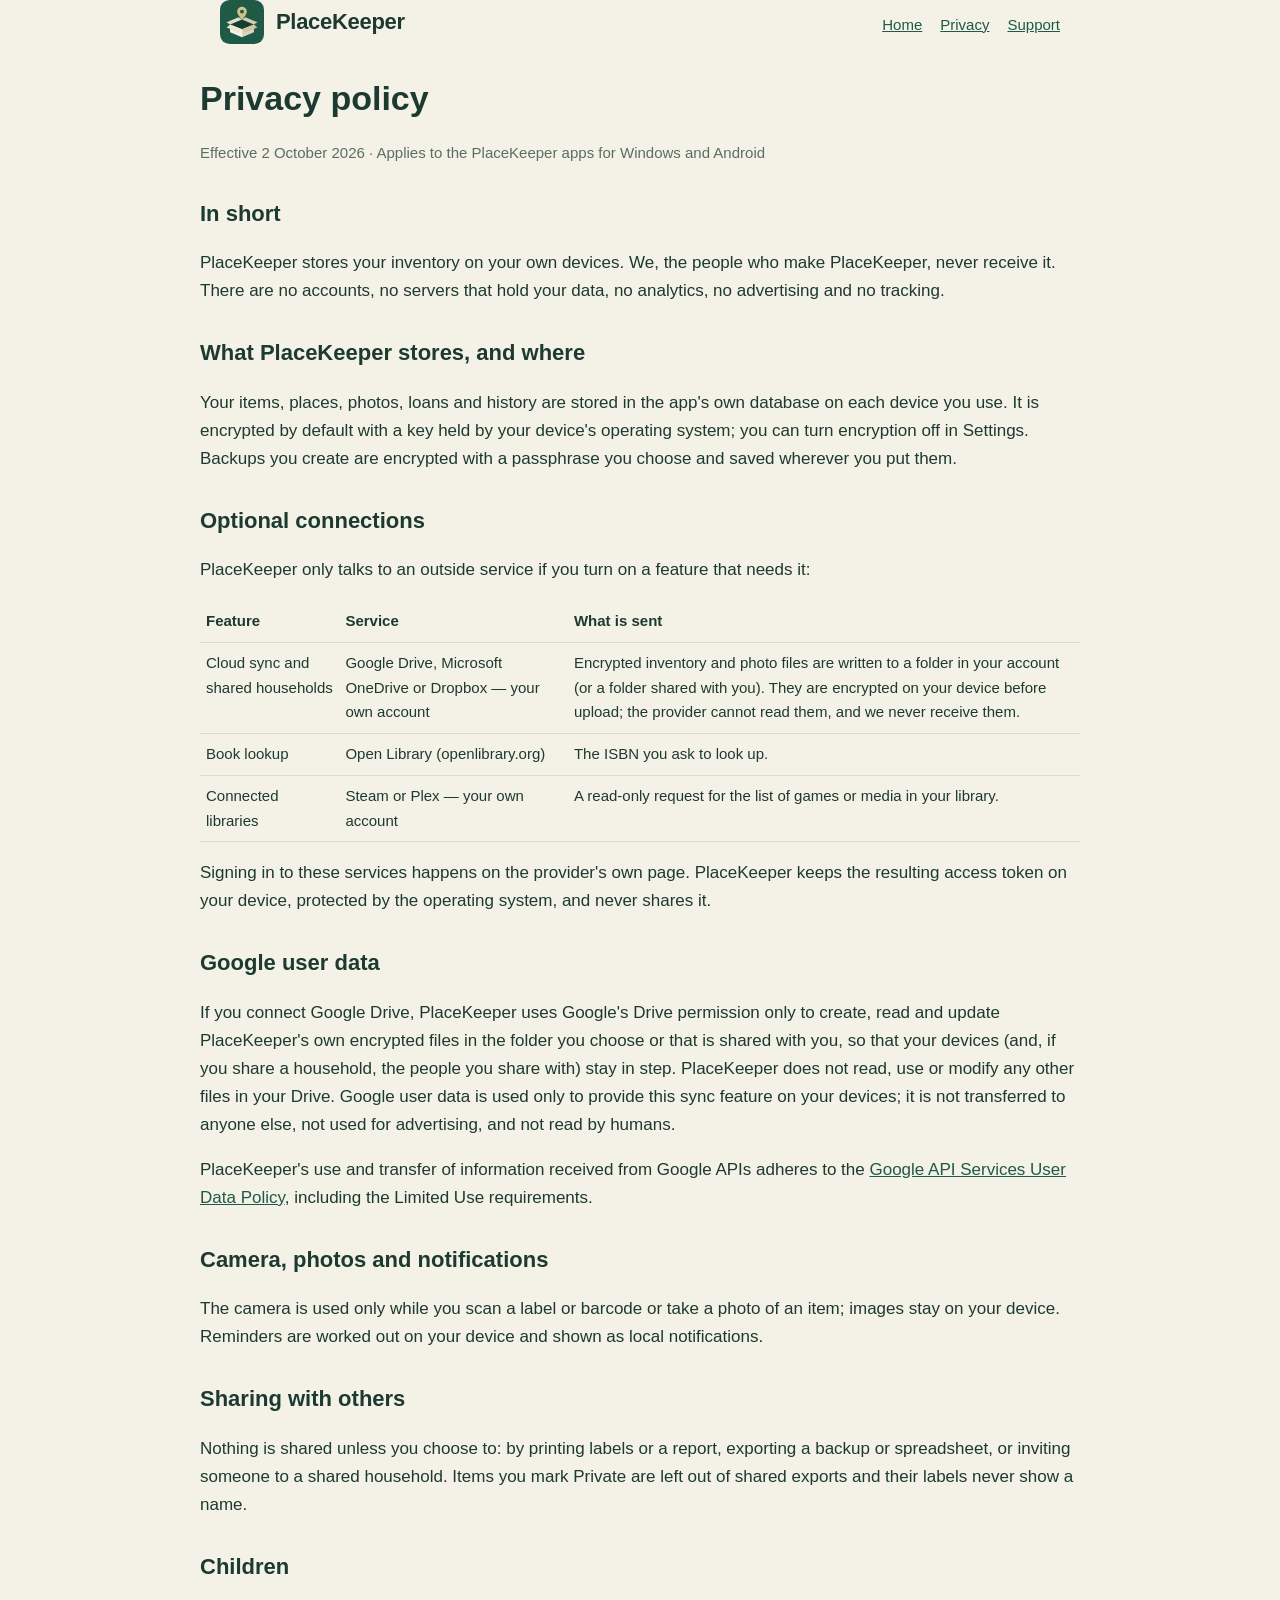
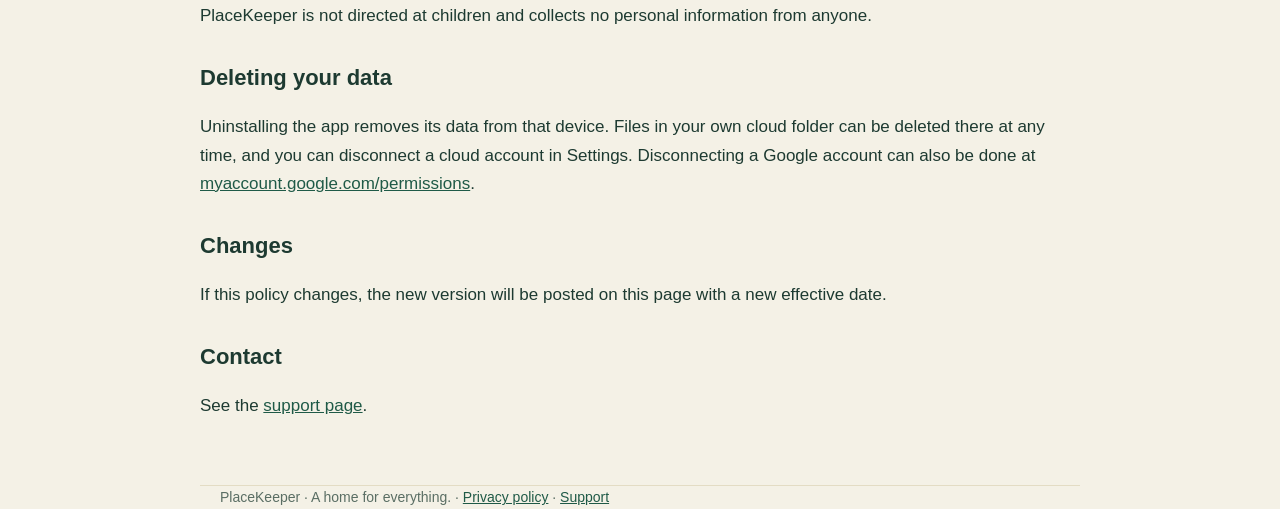
==== placekeeper/privacy.html @ 8d20a7b0 "PlaceKeeper website: home, privacy policy, support" ====
<!doctype html><html lang="en"><head><meta charset="utf-8"><meta name="viewport" content="width=device-width, initial-scale=1"><link rel="icon" href="assets/icon-192.png"><link rel="stylesheet" href="style.css"><title>Privacy policy — PlaceKeeper</title></head><body>
<header class="wrap top"><a class="brand" href="./"><img src="assets/icon.svg" alt="">PlaceKeeper</a><nav><a href="./">Home</a><a href="privacy.html">Privacy</a><a href="support.html">Support</a></nav></header>
<main class="wrap doc">
<h1>Privacy policy</h1>
<p class="meta">Effective 2 October 2026 · Applies to the PlaceKeeper apps for Windows and Android</p>
<h2>In short</h2>
<p>PlaceKeeper stores your inventory on your own devices. We, the people who make PlaceKeeper, never receive it. There are no accounts, no servers that hold your data, no analytics, no advertising and no tracking.</p>
<h2>What PlaceKeeper stores, and where</h2>
<p>Your items, places, photos, loans and history are stored in the app's own database on each device you use. It is encrypted by default with a key held by your device's operating system; you can turn encryption off in Settings. Backups you create are encrypted with a passphrase you choose and saved wherever you put them.</p>
<h2>Optional connections</h2>
<p>PlaceKeeper only talks to an outside service if you turn on a feature that needs it:</p>
<table>
<tr><th>Feature</th><th>Service</th><th>What is sent</th></tr>
<tr><td>Cloud sync and shared households</td><td>Google Drive, Microsoft OneDrive or Dropbox — your own account</td><td>Encrypted inventory and photo files are written to a folder in your account (or a folder shared with you). They are encrypted on your device before upload; the provider cannot read them, and we never receive them.</td></tr>
<tr><td>Book lookup</td><td>Open Library (openlibrary.org)</td><td>The ISBN you ask to look up.</td></tr>
<tr><td>Connected libraries</td><td>Steam or Plex — your own account</td><td>A read-only request for the list of games or media in your library.</td></tr>
</table>
<p>Signing in to these services happens on the provider's own page. PlaceKeeper keeps the resulting access token on your device, protected by the operating system, and never shares it.</p>
<h2>Google user data</h2>
<p>If you connect Google Drive, PlaceKeeper uses Google's Drive permission only to create, read and update PlaceKeeper's own encrypted files in the folder you choose or that is shared with you, so that your devices (and, if you share a household, the people you share with) stay in step. PlaceKeeper does not read, use or modify any other files in your Drive. Google user data is used only to provide this sync feature on your devices; it is not transferred to anyone else, not used for advertising, and not read by humans.</p>
<p>PlaceKeeper's use and transfer of information received from Google APIs adheres to the <a href="https://developers.google.com/terms/api-services-user-data-policy">Google API Services User Data Policy</a>, including the Limited Use requirements.</p>
<h2>Camera, photos and notifications</h2>
<p>The camera is used only while you scan a label or barcode or take a photo of an item; images stay on your device. Reminders are worked out on your device and shown as local notifications.</p>
<h2>Sharing with others</h2>
<p>Nothing is shared unless you choose to: by printing labels or a report, exporting a backup or spreadsheet, or inviting someone to a shared household. Items you mark Private are left out of shared exports and their labels never show a name.</p>
<h2>Children</h2>
<p>PlaceKeeper is not directed at children and collects no personal information from anyone.</p>
<h2>Deleting your data</h2>
<p>Uninstalling the app removes its data from that device. Files in your own cloud folder can be deleted there at any time, and you can disconnect a cloud account in Settings. Disconnecting a Google account can also be done at <a href="https://myaccount.google.com/permissions">myaccount.google.com/permissions</a>.</p>
<h2>Changes</h2>
<p>If this policy changes, the new version will be posted on this page with a new effective date.</p>
<h2>Contact</h2>
<p>See the <a href="support.html">support page</a>.</p>
</main>
<footer class="wrap">PlaceKeeper · A home for everything. · <a href="privacy.html">Privacy policy</a> · <a href="support.html">Support</a></footer>
</body></html>
---- placekeeper/style.css ----
:root{--paper:#f4f1e6;--card:#fffdf7;--ink:#1d3a31;--muted:#5a6e64;--green:#1f5a47;--green-deep:#163f33;--gold:#d2c389;--gold-ink:#7a6a2c;--line:#e3dcc4;color-scheme:light dark}
@media (prefers-color-scheme:dark){:root{--paper:#12201b;--card:#18291f;--ink:#e6efe9;--muted:#a9b9b0;--green:#9ad2b4;--green-deep:#b9e3cb;--gold:#d2c389;--gold-ink:#d2c389;--line:#2a3d33}}
*{box-sizing:border-box}
body{margin:0;background:var(--paper);color:var(--ink);font:17px/1.65 "Segoe UI",Roboto,"Helvetica Neue",Arial,sans-serif}
a{color:var(--green)}
.wrap{max-width:880px;margin:0 auto;padding:0 20px}
header{padding:22px 0}
.brand{display:flex;align-items:center;gap:12px;text-decoration:none;color:var(--ink);font-weight:700;font-size:22px;letter-spacing:-.3px}
.brand img{width:44px;height:44px}
nav{display:flex;gap:18px;flex-wrap:wrap;margin-top:6px;font-size:15px}
.top{display:flex;justify-content:space-between;align-items:center;gap:16px;flex-wrap:wrap}
.hero{display:grid;grid-template-columns:1.2fr .8fr;gap:32px;align-items:center;padding:40px 0 24px}
.hero h1{font-size:44px;line-height:1.1;margin:0 0 14px;letter-spacing:-1px}
.hero p{font-size:19px;color:var(--muted);margin:0 0 18px}
.hero img{width:100%;max-width:300px;justify-self:center}
.pill{display:inline-block;background:var(--gold);color:#1d3a31;border-radius:999px;padding:4px 14px;font-size:14px;font-weight:600}
.grid{display:grid;grid-template-columns:repeat(auto-fit,minmax(240px,1fr));gap:16px;margin:24px 0 40px}
.card{background:var(--card);border:1px solid var(--line);border-radius:16px;padding:18px 20px}
.card h3{margin:0 0 6px;font-size:18px}
.card p{margin:0;color:var(--muted);font-size:16px}
main.doc{padding:16px 0 48px}
main.doc h1{font-size:34px;margin:10px 0 4px}
main.doc h2{font-size:22px;margin:30px 0 8px}
.meta{color:var(--muted);font-size:15px}
table{border-collapse:collapse;width:100%;font-size:15px}
td,th{border-bottom:1px solid var(--line);padding:8px 6px;text-align:left;vertical-align:top}
footer{border-top:1px solid var(--line);padding:22px 0 40px;color:var(--muted);font-size:14px}
@media (max-width:720px){.hero{grid-template-columns:1fr;padding-top:16px}.hero h1{font-size:34px}.hero img{max-width:180px;order:-1}}
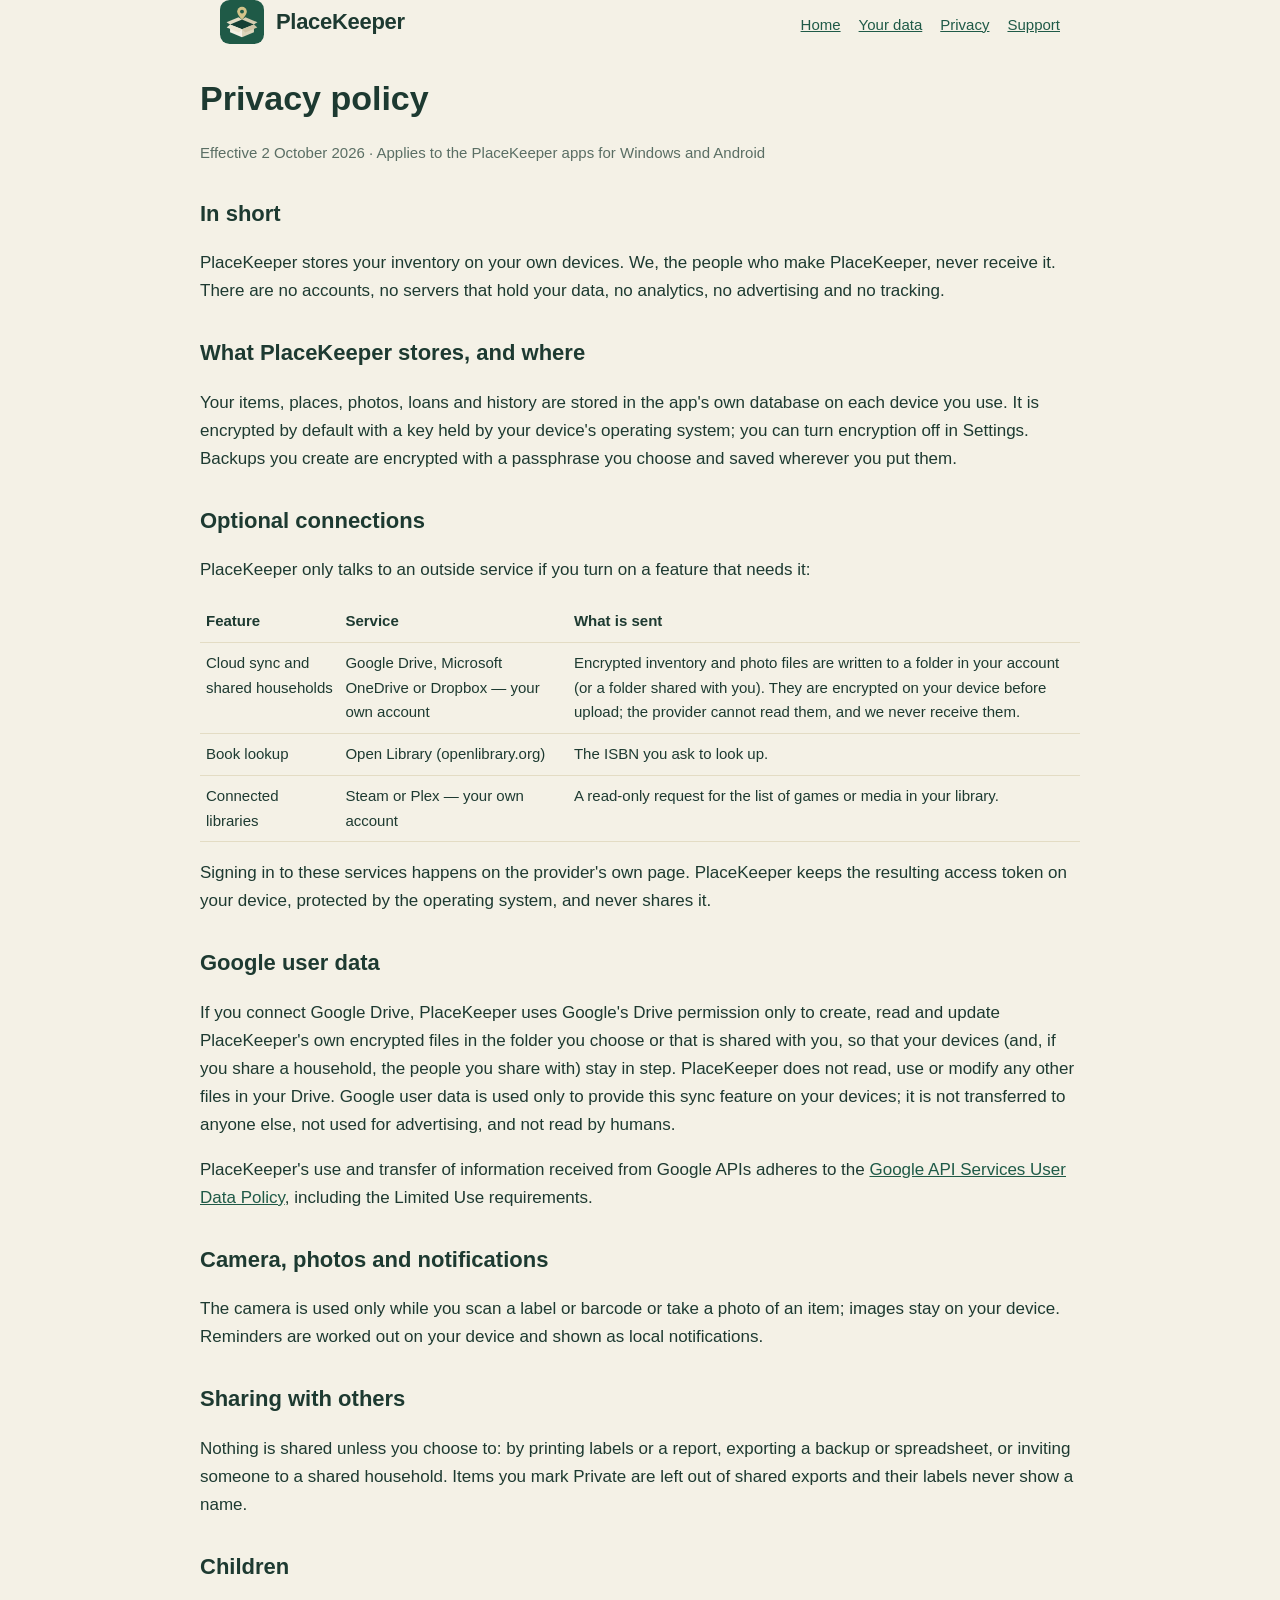
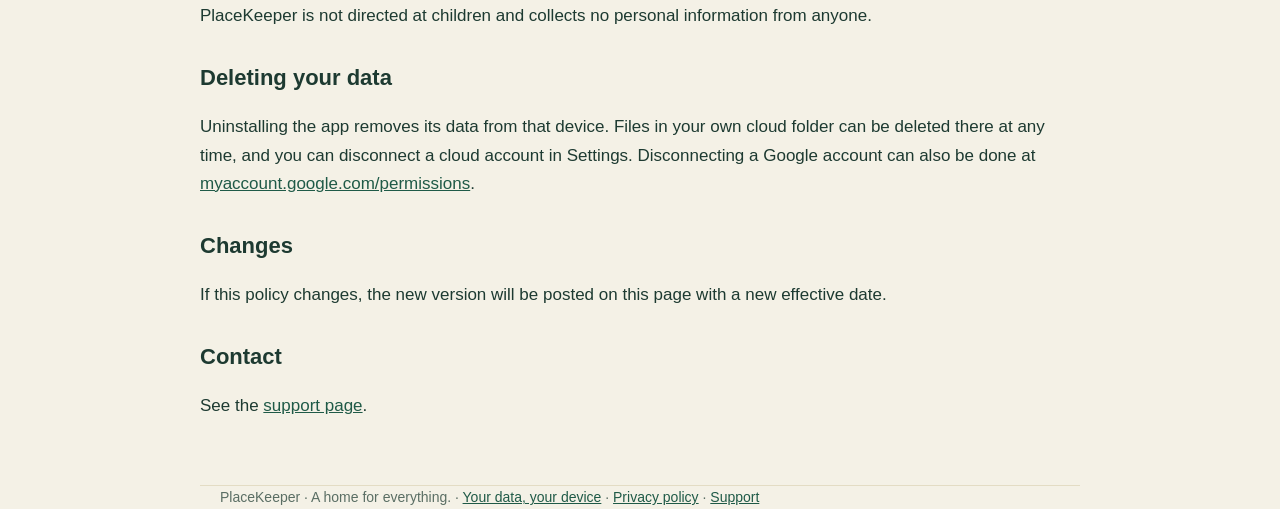
==== commit 1d85df98: "Your data, your device: no ads, no tracking, no server, honest limits Co-Authored-By: Claude Opus 5." ====
--- a/placekeeper/privacy.html
+++ b/placekeeper/privacy.html
@@ -1,5 +1,5 @@
 <!doctype html><html lang="en"><head><meta charset="utf-8"><meta name="viewport" content="width=device-width, initial-scale=1"><link rel="icon" href="assets/icon-192.png"><link rel="stylesheet" href="style.css"><title>Privacy policy — PlaceKeeper</title></head><body>
-<header class="wrap top"><a class="brand" href="./"><img src="assets/icon.svg" alt="">PlaceKeeper</a><nav><a href="./">Home</a><a href="privacy.html">Privacy</a><a href="support.html">Support</a></nav></header>
+<header class="wrap top"><a class="brand" href="./"><img src="assets/icon.svg" alt="">PlaceKeeper</a><nav><a href="./">Home</a><a href="your-data.html">Your data</a><a href="privacy.html">Privacy</a><a href="support.html">Support</a></nav></header>
 <main class="wrap doc">
 <h1>Privacy policy</h1>
 <p class="meta">Effective 2 October 2026 · Applies to the PlaceKeeper apps for Windows and Android</p>
@@ -32,5 +32,5 @@
 <h2>Contact</h2>
 <p>See the <a href="support.html">support page</a>.</p>
 </main>
-<footer class="wrap">PlaceKeeper · A home for everything. · <a href="privacy.html">Privacy policy</a> · <a href="support.html">Support</a></footer>
+<footer class="wrap">PlaceKeeper · A home for everything. · <a href="your-data.html">Your data, your device</a> · <a href="privacy.html">Privacy policy</a> · <a href="support.html">Support</a></footer>
 </body></html>
--- a/placekeeper/style.css
+++ b/placekeeper/style.css
@@ -26,3 +26,10 @@
 td,th{border-bottom:1px solid var(--line);padding:8px 6px;text-align:left;vertical-align:top}
 footer{border-top:1px solid var(--line);padding:22px 0 40px;color:var(--muted);font-size:14px}
 @media (max-width:720px){.hero{grid-template-columns:1fr;padding-top:16px}.hero h1{font-size:34px}.hero img{max-width:180px;order:-1}}
+.lead{font-size:19px;color:var(--muted)}
+.promises{margin:20px 0 8px}
+.promise{background:var(--card);border:1px solid var(--line);border-left:6px solid var(--gold);border-radius:16px;padding:20px 24px;margin:0 0 32px}
+.promise h2{margin:0 0 8px;font-size:24px}
+.promise p{margin:0 0 8px;color:var(--muted)}
+.promise p:last-child{margin:0;font-weight:600}
+main.doc li{margin:0 0 10px}
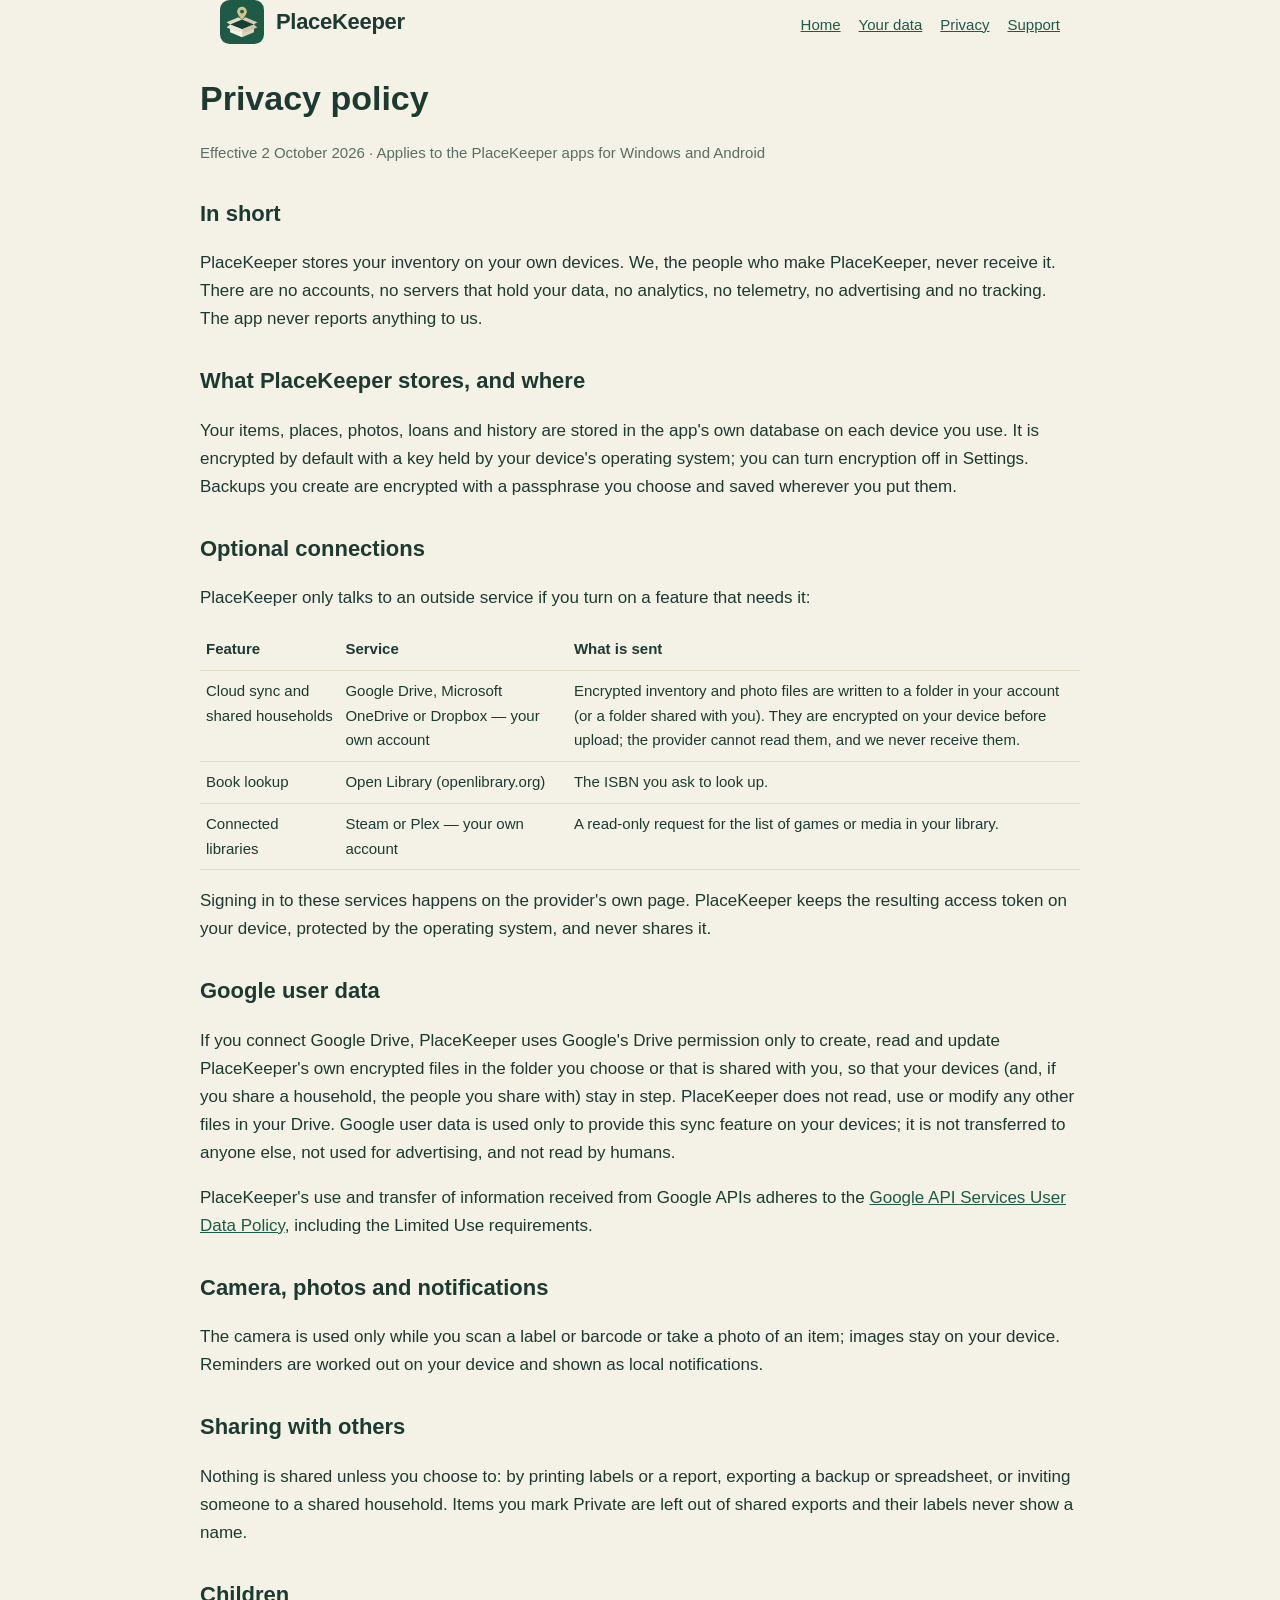
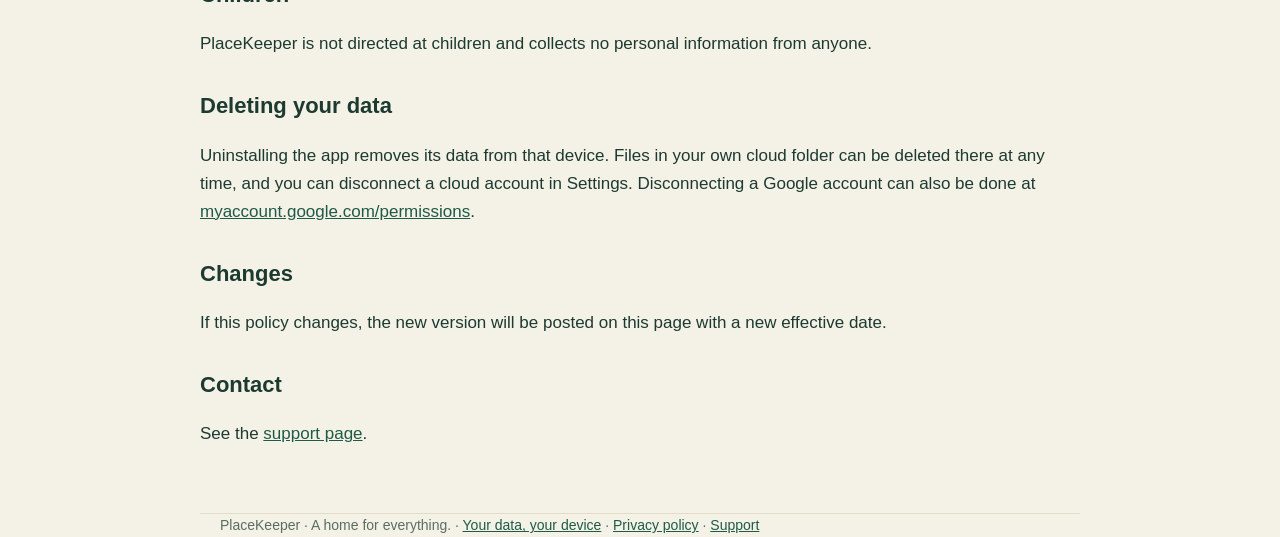
==== commit 0dd23808: "Say plainly: nothing phones home, no telemetry or monitoring; note ML Kit Co-Authored-By: Claude Opu" ====
--- a/placekeeper/privacy.html
+++ b/placekeeper/privacy.html
@@ -4,7 +4,7 @@
 <h1>Privacy policy</h1>
 <p class="meta">Effective 2 October 2026 · Applies to the PlaceKeeper apps for Windows and Android</p>
 <h2>In short</h2>
-<p>PlaceKeeper stores your inventory on your own devices. We, the people who make PlaceKeeper, never receive it. There are no accounts, no servers that hold your data, no analytics, no advertising and no tracking.</p>
+<p>PlaceKeeper stores your inventory on your own devices. We, the people who make PlaceKeeper, never receive it. There are no accounts, no servers that hold your data, no analytics, no telemetry, no advertising and no tracking. The app never reports anything to us.</p>
 <h2>What PlaceKeeper stores, and where</h2>
 <p>Your items, places, photos, loans and history are stored in the app's own database on each device you use. It is encrypted by default with a key held by your device's operating system; you can turn encryption off in Settings. Backups you create are encrypted with a passphrase you choose and saved wherever you put them.</p>
 <h2>Optional connections</h2>
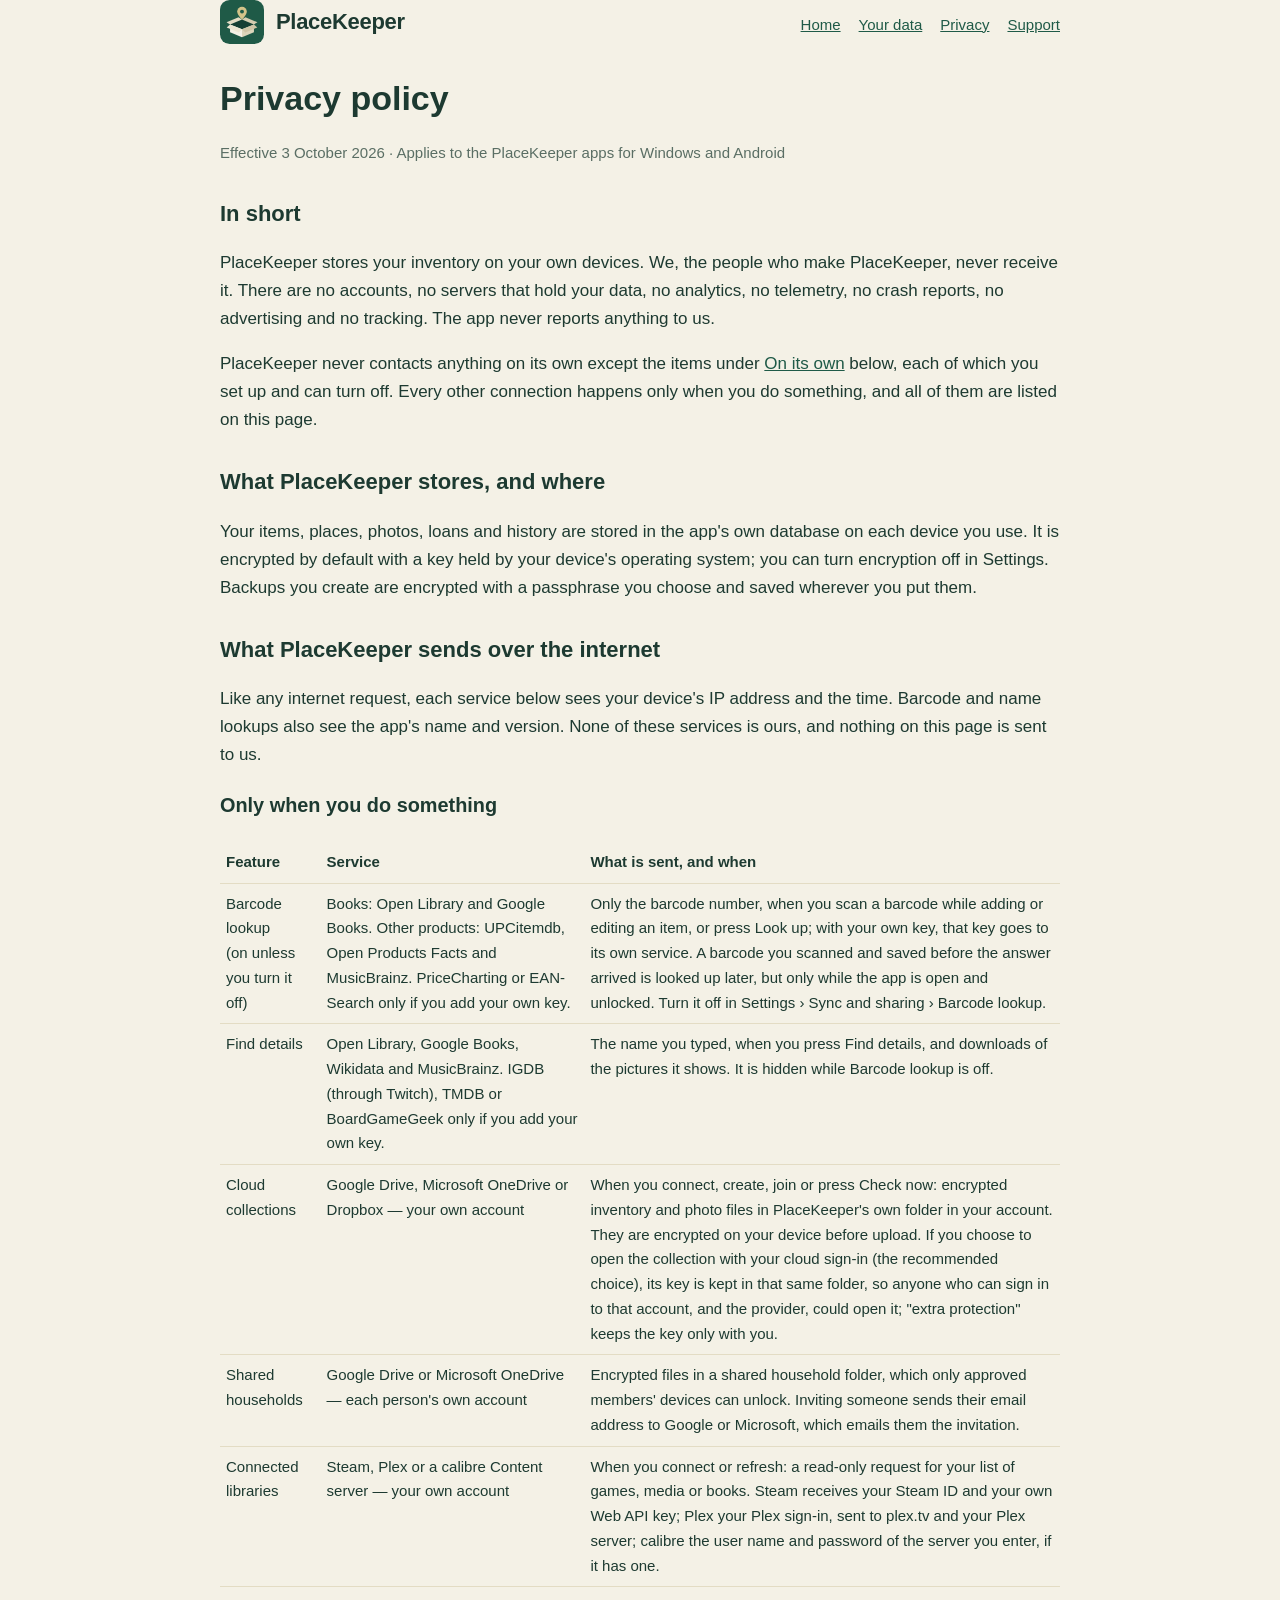
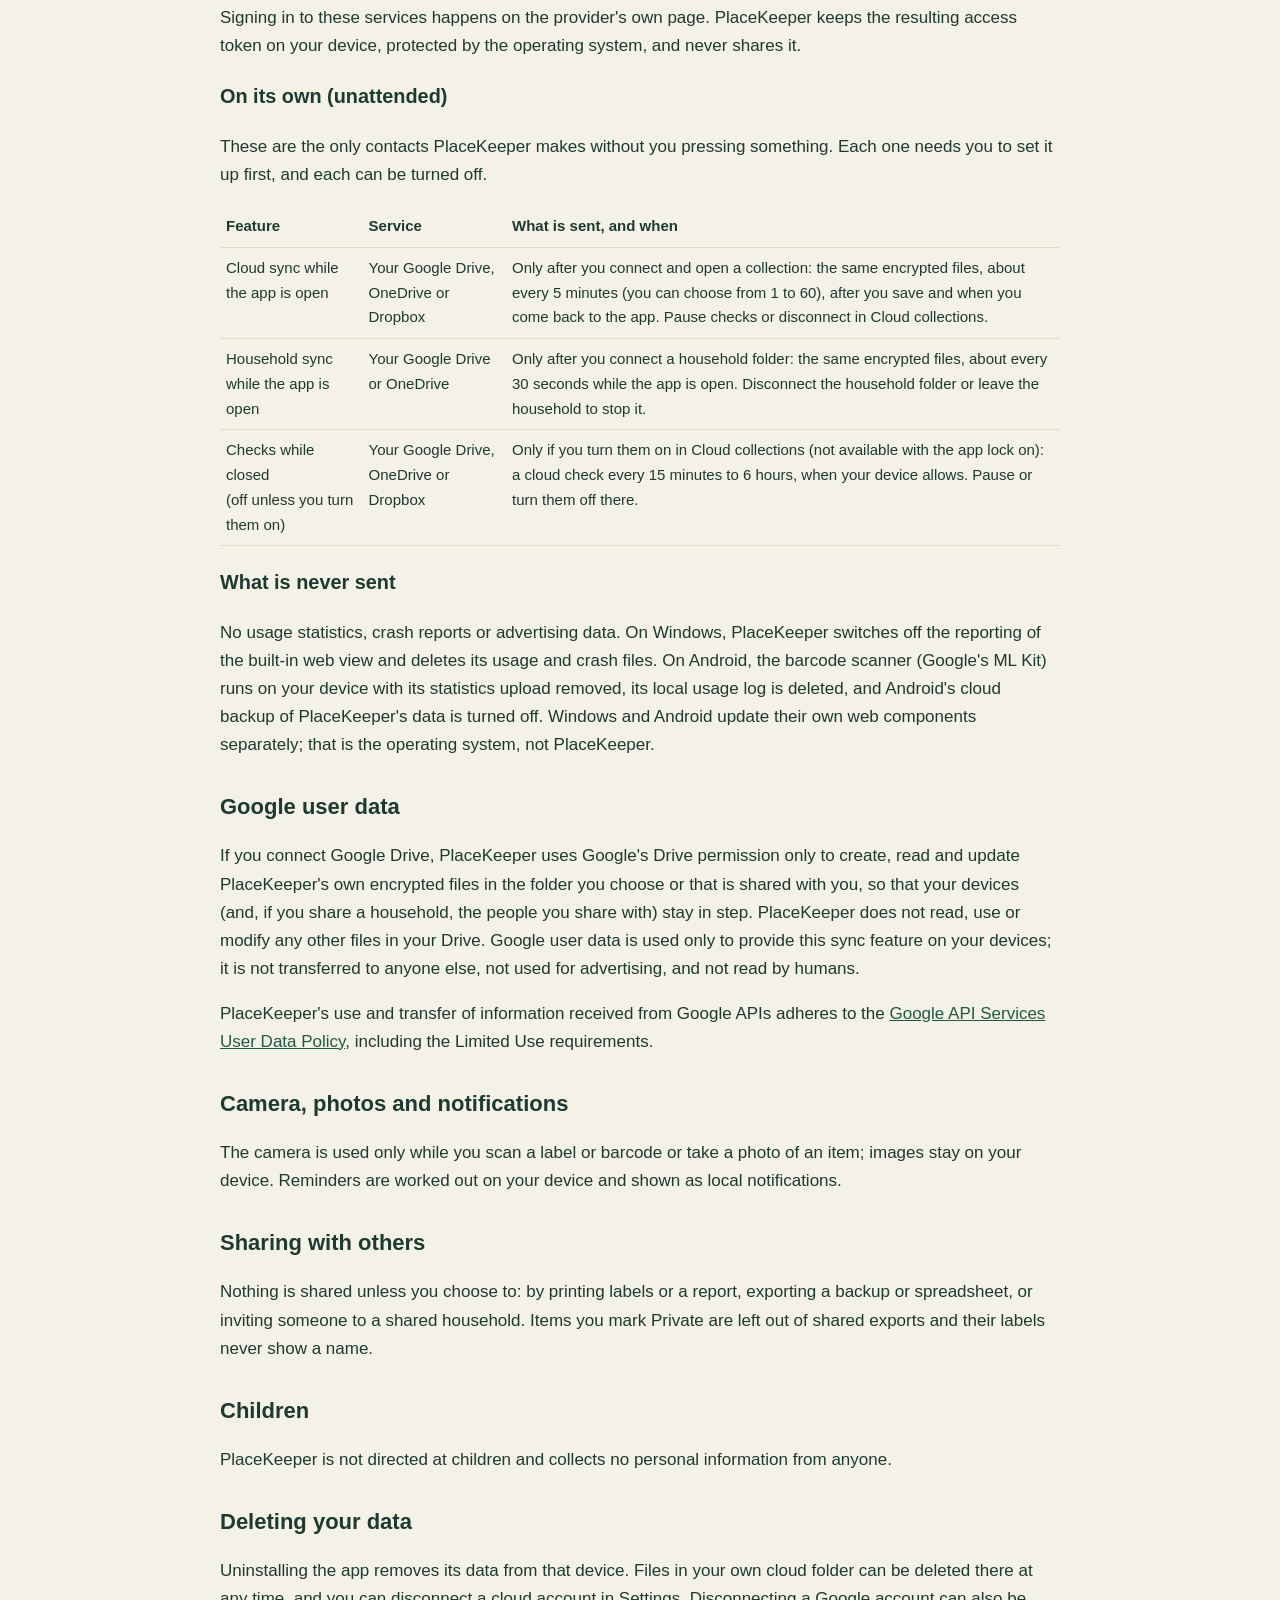
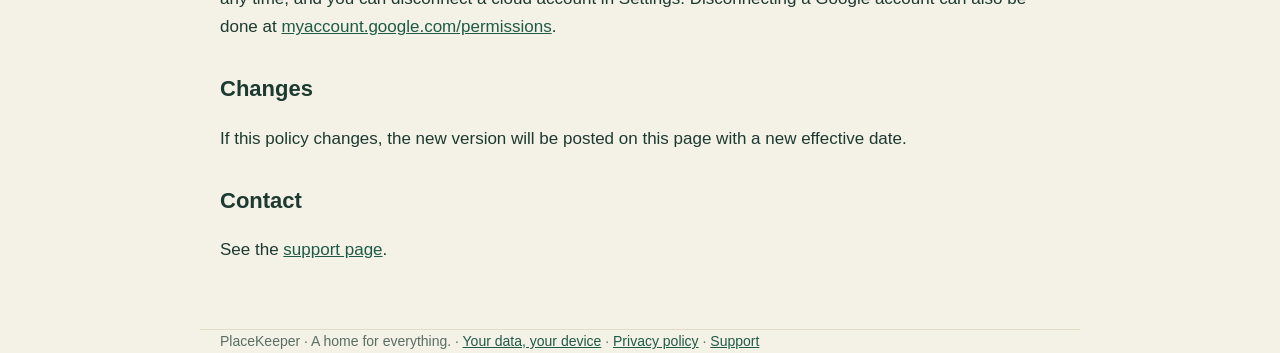
==== commit c935e0b3: "PlaceKeeper: list every connection in two groups The privacy policy now lists what PlaceKeeper sends" ====
--- a/placekeeper/privacy.html
+++ b/placekeeper/privacy.html
@@ -2,20 +2,34 @@
 <header class="wrap top"><a class="brand" href="./"><img src="assets/icon.svg" alt="">PlaceKeeper</a><nav><a href="./">Home</a><a href="your-data.html">Your data</a><a href="privacy.html">Privacy</a><a href="support.html">Support</a></nav></header>
 <main class="wrap doc">
 <h1>Privacy policy</h1>
-<p class="meta">Effective 2 October 2026 · Applies to the PlaceKeeper apps for Windows and Android</p>
+<p class="meta">Effective 3 October 2026 · Applies to the PlaceKeeper apps for Windows and Android</p>
 <h2>In short</h2>
-<p>PlaceKeeper stores your inventory on your own devices. We, the people who make PlaceKeeper, never receive it. There are no accounts, no servers that hold your data, no analytics, no telemetry, no advertising and no tracking. The app never reports anything to us.</p>
+<p>PlaceKeeper stores your inventory on your own devices. We, the people who make PlaceKeeper, never receive it. There are no accounts, no servers that hold your data, no analytics, no telemetry, no crash reports, no advertising and no tracking. The app never reports anything to us.</p>
+<p>PlaceKeeper never contacts anything on its own except the items under <a href="#on-its-own">On its own</a> below, each of which you set up and can turn off. Every other connection happens only when you do something, and all of them are listed on this page.</p>
 <h2>What PlaceKeeper stores, and where</h2>
 <p>Your items, places, photos, loans and history are stored in the app's own database on each device you use. It is encrypted by default with a key held by your device's operating system; you can turn encryption off in Settings. Backups you create are encrypted with a passphrase you choose and saved wherever you put them.</p>
-<h2>Optional connections</h2>
-<p>PlaceKeeper only talks to an outside service if you turn on a feature that needs it:</p>
+<h2>What PlaceKeeper sends over the internet</h2>
+<p>Like any internet request, each service below sees your device's IP address and the time. Barcode and name lookups also see the app's name and version. None of these services is ours, and nothing on this page is sent to us.</p>
+<h3>Only when you do something</h3>
 <table>
-<tr><th>Feature</th><th>Service</th><th>What is sent</th></tr>
-<tr><td>Cloud sync and shared households</td><td>Google Drive, Microsoft OneDrive or Dropbox — your own account</td><td>Encrypted inventory and photo files are written to a folder in your account (or a folder shared with you). They are encrypted on your device before upload; the provider cannot read them, and we never receive them.</td></tr>
-<tr><td>Book lookup</td><td>Open Library (openlibrary.org)</td><td>The ISBN you ask to look up.</td></tr>
-<tr><td>Connected libraries</td><td>Steam or Plex — your own account</td><td>A read-only request for the list of games or media in your library.</td></tr>
+<tr><th>Feature</th><th>Service</th><th>What is sent, and when</th></tr>
+<tr><td>Barcode lookup<br>(on unless you turn it off)</td><td>Books: Open Library and Google Books. Other products: UPCitemdb, Open Products Facts and MusicBrainz. PriceCharting or EAN-Search only if you add your own key.</td><td>Only the barcode number, when you scan a barcode while adding or editing an item, or press Look up; with your own key, that key goes to its own service. A barcode you scanned and saved before the answer arrived is looked up later, but only while the app is open and unlocked. Turn it off in Settings › Sync and sharing › Barcode lookup.</td></tr>
+<tr><td>Find details</td><td>Open Library, Google Books, Wikidata and MusicBrainz. IGDB (through Twitch), TMDB or BoardGameGeek only if you add your own key.</td><td>The name you typed, when you press Find details, and downloads of the pictures it shows. It is hidden while Barcode lookup is off.</td></tr>
+<tr><td>Cloud collections</td><td>Google Drive, Microsoft OneDrive or Dropbox — your own account</td><td>When you connect, create, join or press Check now: encrypted inventory and photo files in PlaceKeeper's own folder in your account. They are encrypted on your device before upload. If you choose to open the collection with your cloud sign-in (the recommended choice), its key is kept in that same folder, so anyone who can sign in to that account, and the provider, could open it; "extra protection" keeps the key only with you.</td></tr>
+<tr><td>Shared households</td><td>Google Drive or Microsoft OneDrive — each person's own account</td><td>Encrypted files in a shared household folder, which only approved members' devices can unlock. Inviting someone sends their email address to Google or Microsoft, which emails them the invitation.</td></tr>
+<tr><td>Connected libraries</td><td>Steam, Plex or a calibre Content server — your own account</td><td>When you connect or refresh: a read-only request for your list of games, media or books. Steam receives your Steam ID and your own Web API key; Plex your Plex sign-in, sent to plex.tv and your Plex server; calibre the user name and password of the server you enter, if it has one.</td></tr>
 </table>
 <p>Signing in to these services happens on the provider's own page. PlaceKeeper keeps the resulting access token on your device, protected by the operating system, and never shares it.</p>
+<h3 id="on-its-own">On its own (unattended)</h3>
+<p>These are the only contacts PlaceKeeper makes without you pressing something. Each one needs you to set it up first, and each can be turned off.</p>
+<table>
+<tr><th>Feature</th><th>Service</th><th>What is sent, and when</th></tr>
+<tr><td>Cloud sync while the app is open</td><td>Your Google Drive, OneDrive or Dropbox</td><td>Only after you connect and open a collection: the same encrypted files, about every 5 minutes (you can choose from 1 to 60), after you save and when you come back to the app. Pause checks or disconnect in Cloud collections.</td></tr>
+<tr><td>Household sync while the app is open</td><td>Your Google Drive or OneDrive</td><td>Only after you connect a household folder: the same encrypted files, about every 30 seconds while the app is open. Disconnect the household folder or leave the household to stop it.</td></tr>
+<tr><td>Checks while closed<br>(off unless you turn them on)</td><td>Your Google Drive, OneDrive or Dropbox</td><td>Only if you turn them on in Cloud collections (not available with the app lock on): a cloud check every 15 minutes to 6 hours, when your device allows. Pause or turn them off there.</td></tr>
+</table>
+<h3>What is never sent</h3>
+<p>No usage statistics, crash reports or advertising data. On Windows, PlaceKeeper switches off the reporting of the built-in web view and deletes its usage and crash files. On Android, the barcode scanner (Google's ML Kit) runs on your device with its statistics upload removed, its local usage log is deleted, and Android's cloud backup of PlaceKeeper's data is turned off. Windows and Android update their own web components separately; that is the operating system, not PlaceKeeper.</p>
 <h2>Google user data</h2>
 <p>If you connect Google Drive, PlaceKeeper uses Google's Drive permission only to create, read and update PlaceKeeper's own encrypted files in the folder you choose or that is shared with you, so that your devices (and, if you share a household, the people you share with) stay in step. PlaceKeeper does not read, use or modify any other files in your Drive. Google user data is used only to provide this sync feature on your devices; it is not transferred to anyone else, not used for advertising, and not read by humans.</p>
 <p>PlaceKeeper's use and transfer of information received from Google APIs adheres to the <a href="https://developers.google.com/terms/api-services-user-data-policy">Google API Services User Data Policy</a>, including the Limited Use requirements.</p>
--- a/placekeeper/style.css
+++ b/placekeeper/style.css
@@ -18,7 +18,7 @@
 .card{background:var(--card);border:1px solid var(--line);border-radius:16px;padding:18px 20px}
 .card h3{margin:0 0 6px;font-size:18px}
 .card p{margin:0;color:var(--muted);font-size:16px}
-main.doc{padding:16px 0 48px}
+main.doc{padding:16px 20px 48px}
 main.doc h1{font-size:34px;margin:10px 0 4px}
 main.doc h2{font-size:22px;margin:30px 0 8px}
 .meta{color:var(--muted);font-size:15px}
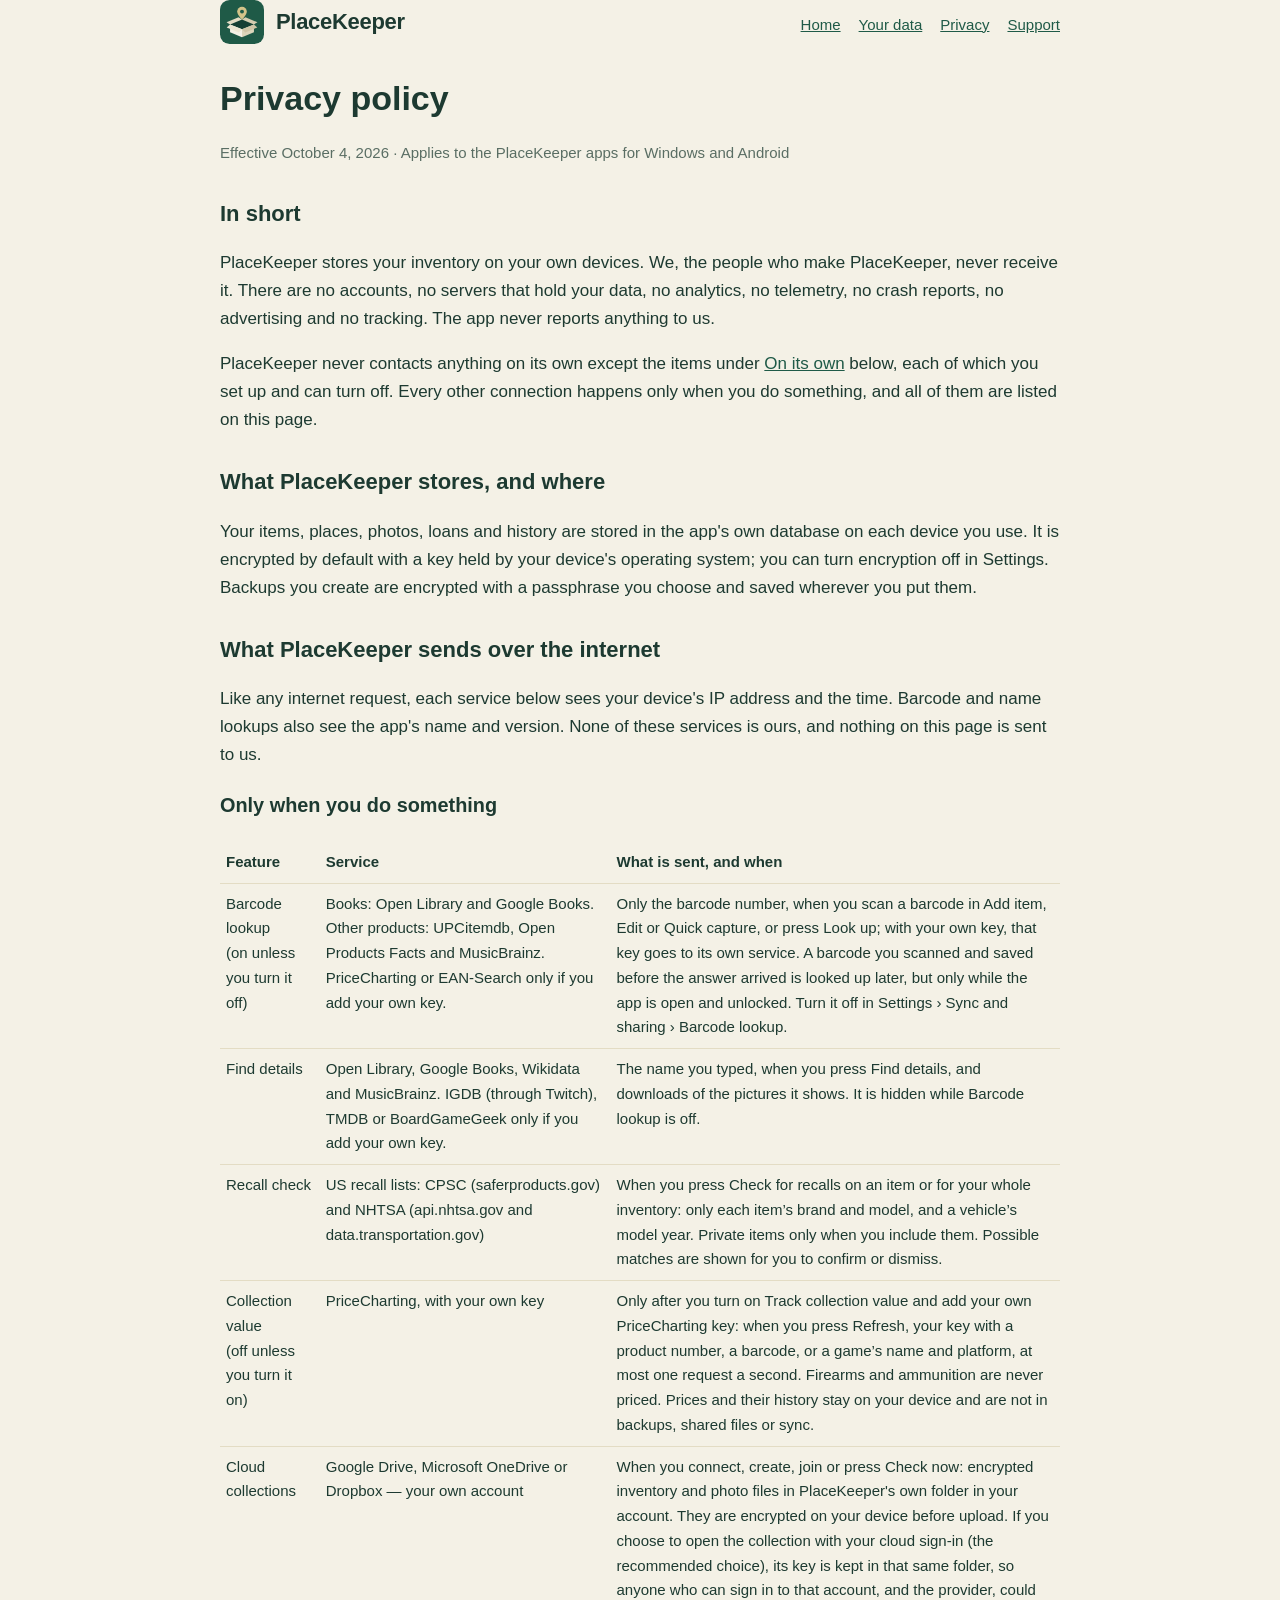
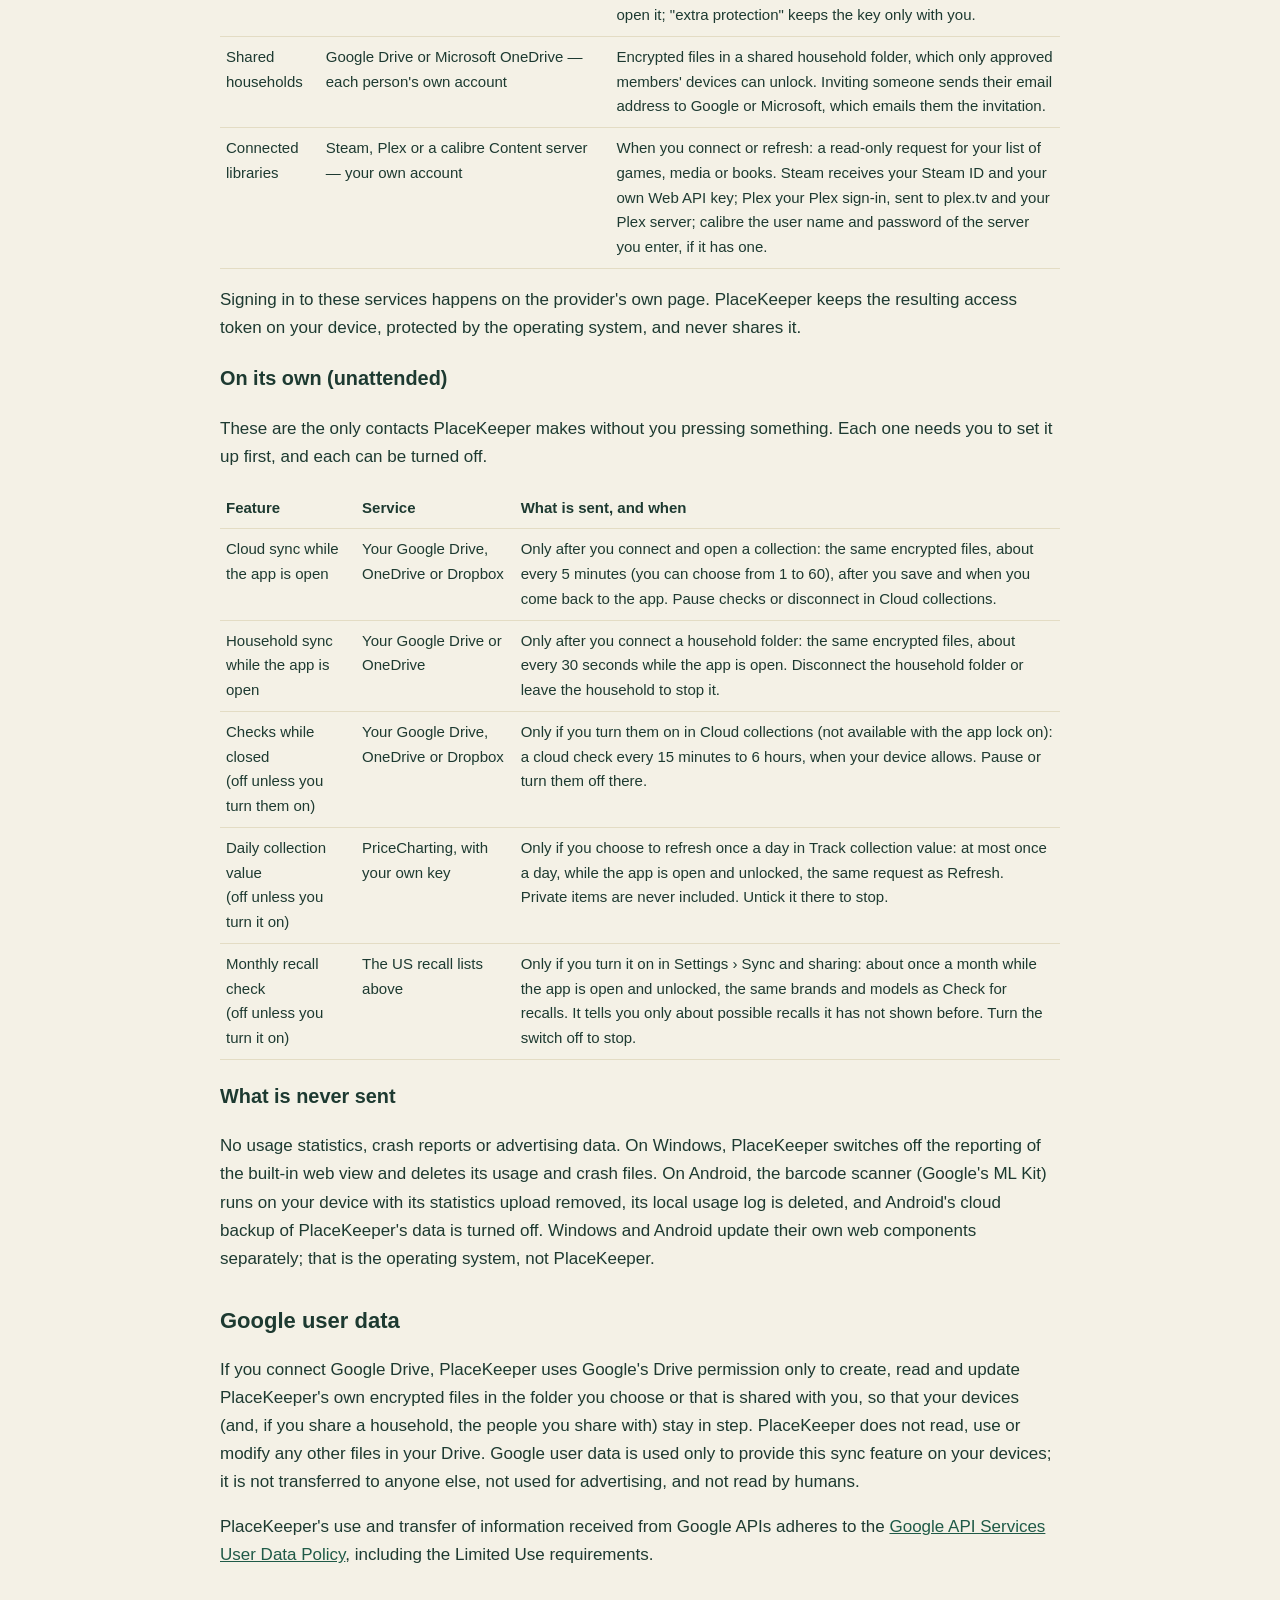
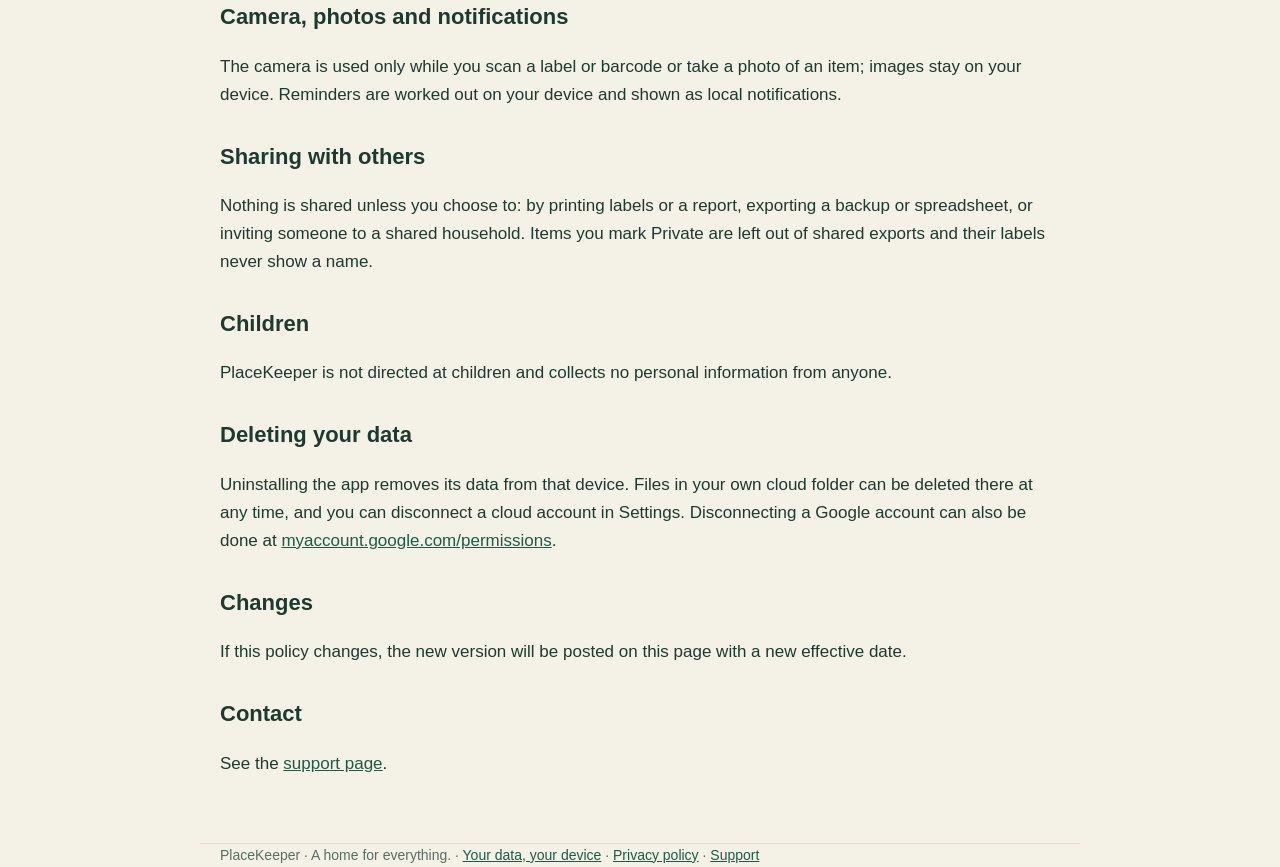
==== commit 5f014db2: "PlaceKeeper: add recall check and collection value to the connection list, US date Matches the app's" ====
--- a/placekeeper/privacy.html
+++ b/placekeeper/privacy.html
@@ -2,7 +2,7 @@
 <header class="wrap top"><a class="brand" href="./"><img src="assets/icon.svg" alt="">PlaceKeeper</a><nav><a href="./">Home</a><a href="your-data.html">Your data</a><a href="privacy.html">Privacy</a><a href="support.html">Support</a></nav></header>
 <main class="wrap doc">
 <h1>Privacy policy</h1>
-<p class="meta">Effective 3 October 2026 · Applies to the PlaceKeeper apps for Windows and Android</p>
+<p class="meta">Effective October 4, 2026 · Applies to the PlaceKeeper apps for Windows and Android</p>
 <h2>In short</h2>
 <p>PlaceKeeper stores your inventory on your own devices. We, the people who make PlaceKeeper, never receive it. There are no accounts, no servers that hold your data, no analytics, no telemetry, no crash reports, no advertising and no tracking. The app never reports anything to us.</p>
 <p>PlaceKeeper never contacts anything on its own except the items under <a href="#on-its-own">On its own</a> below, each of which you set up and can turn off. Every other connection happens only when you do something, and all of them are listed on this page.</p>
@@ -13,8 +13,10 @@
 <h3>Only when you do something</h3>
 <table>
 <tr><th>Feature</th><th>Service</th><th>What is sent, and when</th></tr>
-<tr><td>Barcode lookup<br>(on unless you turn it off)</td><td>Books: Open Library and Google Books. Other products: UPCitemdb, Open Products Facts and MusicBrainz. PriceCharting or EAN-Search only if you add your own key.</td><td>Only the barcode number, when you scan a barcode while adding or editing an item, or press Look up; with your own key, that key goes to its own service. A barcode you scanned and saved before the answer arrived is looked up later, but only while the app is open and unlocked. Turn it off in Settings › Sync and sharing › Barcode lookup.</td></tr>
+<tr><td>Barcode lookup<br>(on unless you turn it off)</td><td>Books: Open Library and Google Books. Other products: UPCitemdb, Open Products Facts and MusicBrainz. PriceCharting or EAN-Search only if you add your own key.</td><td>Only the barcode number, when you scan a barcode in Add item, Edit or Quick capture, or press Look up; with your own key, that key goes to its own service. A barcode you scanned and saved before the answer arrived is looked up later, but only while the app is open and unlocked. Turn it off in Settings › Sync and sharing › Barcode lookup.</td></tr>
 <tr><td>Find details</td><td>Open Library, Google Books, Wikidata and MusicBrainz. IGDB (through Twitch), TMDB or BoardGameGeek only if you add your own key.</td><td>The name you typed, when you press Find details, and downloads of the pictures it shows. It is hidden while Barcode lookup is off.</td></tr>
+<tr><td>Recall check</td><td>US recall lists: CPSC (saferproducts.gov) and NHTSA (api.nhtsa.gov and data.transportation.gov)</td><td>When you press Check for recalls on an item or for your whole inventory: only each item’s brand and model, and a vehicle’s model year. Private items only when you include them. Possible matches are shown for you to confirm or dismiss.</td></tr>
+<tr><td>Collection value<br>(off unless you turn it on)</td><td>PriceCharting, with your own key</td><td>Only after you turn on Track collection value and add your own PriceCharting key: when you press Refresh, your key with a product number, a barcode, or a game’s name and platform, at most one request a second. Firearms and ammunition are never priced. Prices and their history stay on your device and are not in backups, shared files or sync.</td></tr>
 <tr><td>Cloud collections</td><td>Google Drive, Microsoft OneDrive or Dropbox — your own account</td><td>When you connect, create, join or press Check now: encrypted inventory and photo files in PlaceKeeper's own folder in your account. They are encrypted on your device before upload. If you choose to open the collection with your cloud sign-in (the recommended choice), its key is kept in that same folder, so anyone who can sign in to that account, and the provider, could open it; "extra protection" keeps the key only with you.</td></tr>
 <tr><td>Shared households</td><td>Google Drive or Microsoft OneDrive — each person's own account</td><td>Encrypted files in a shared household folder, which only approved members' devices can unlock. Inviting someone sends their email address to Google or Microsoft, which emails them the invitation.</td></tr>
 <tr><td>Connected libraries</td><td>Steam, Plex or a calibre Content server — your own account</td><td>When you connect or refresh: a read-only request for your list of games, media or books. Steam receives your Steam ID and your own Web API key; Plex your Plex sign-in, sent to plex.tv and your Plex server; calibre the user name and password of the server you enter, if it has one.</td></tr>
@@ -27,6 +29,8 @@
 <tr><td>Cloud sync while the app is open</td><td>Your Google Drive, OneDrive or Dropbox</td><td>Only after you connect and open a collection: the same encrypted files, about every 5 minutes (you can choose from 1 to 60), after you save and when you come back to the app. Pause checks or disconnect in Cloud collections.</td></tr>
 <tr><td>Household sync while the app is open</td><td>Your Google Drive or OneDrive</td><td>Only after you connect a household folder: the same encrypted files, about every 30 seconds while the app is open. Disconnect the household folder or leave the household to stop it.</td></tr>
 <tr><td>Checks while closed<br>(off unless you turn them on)</td><td>Your Google Drive, OneDrive or Dropbox</td><td>Only if you turn them on in Cloud collections (not available with the app lock on): a cloud check every 15 minutes to 6 hours, when your device allows. Pause or turn them off there.</td></tr>
+<tr><td>Daily collection value<br>(off unless you turn it on)</td><td>PriceCharting, with your own key</td><td>Only if you choose to refresh once a day in Track collection value: at most once a day, while the app is open and unlocked, the same request as Refresh. Private items are never included. Untick it there to stop.</td></tr>
+<tr><td>Monthly recall check<br>(off unless you turn it on)</td><td>The US recall lists above</td><td>Only if you turn it on in Settings › Sync and sharing: about once a month while the app is open and unlocked, the same brands and models as Check for recalls. It tells you only about possible recalls it has not shown before. Turn the switch off to stop.</td></tr>
 </table>
 <h3>What is never sent</h3>
 <p>No usage statistics, crash reports or advertising data. On Windows, PlaceKeeper switches off the reporting of the built-in web view and deletes its usage and crash files. On Android, the barcode scanner (Google's ML Kit) runs on your device with its statistics upload removed, its local usage log is deleted, and Android's cloud backup of PlaceKeeper's data is turned off. Windows and Android update their own web components separately; that is the operating system, not PlaceKeeper.</p>
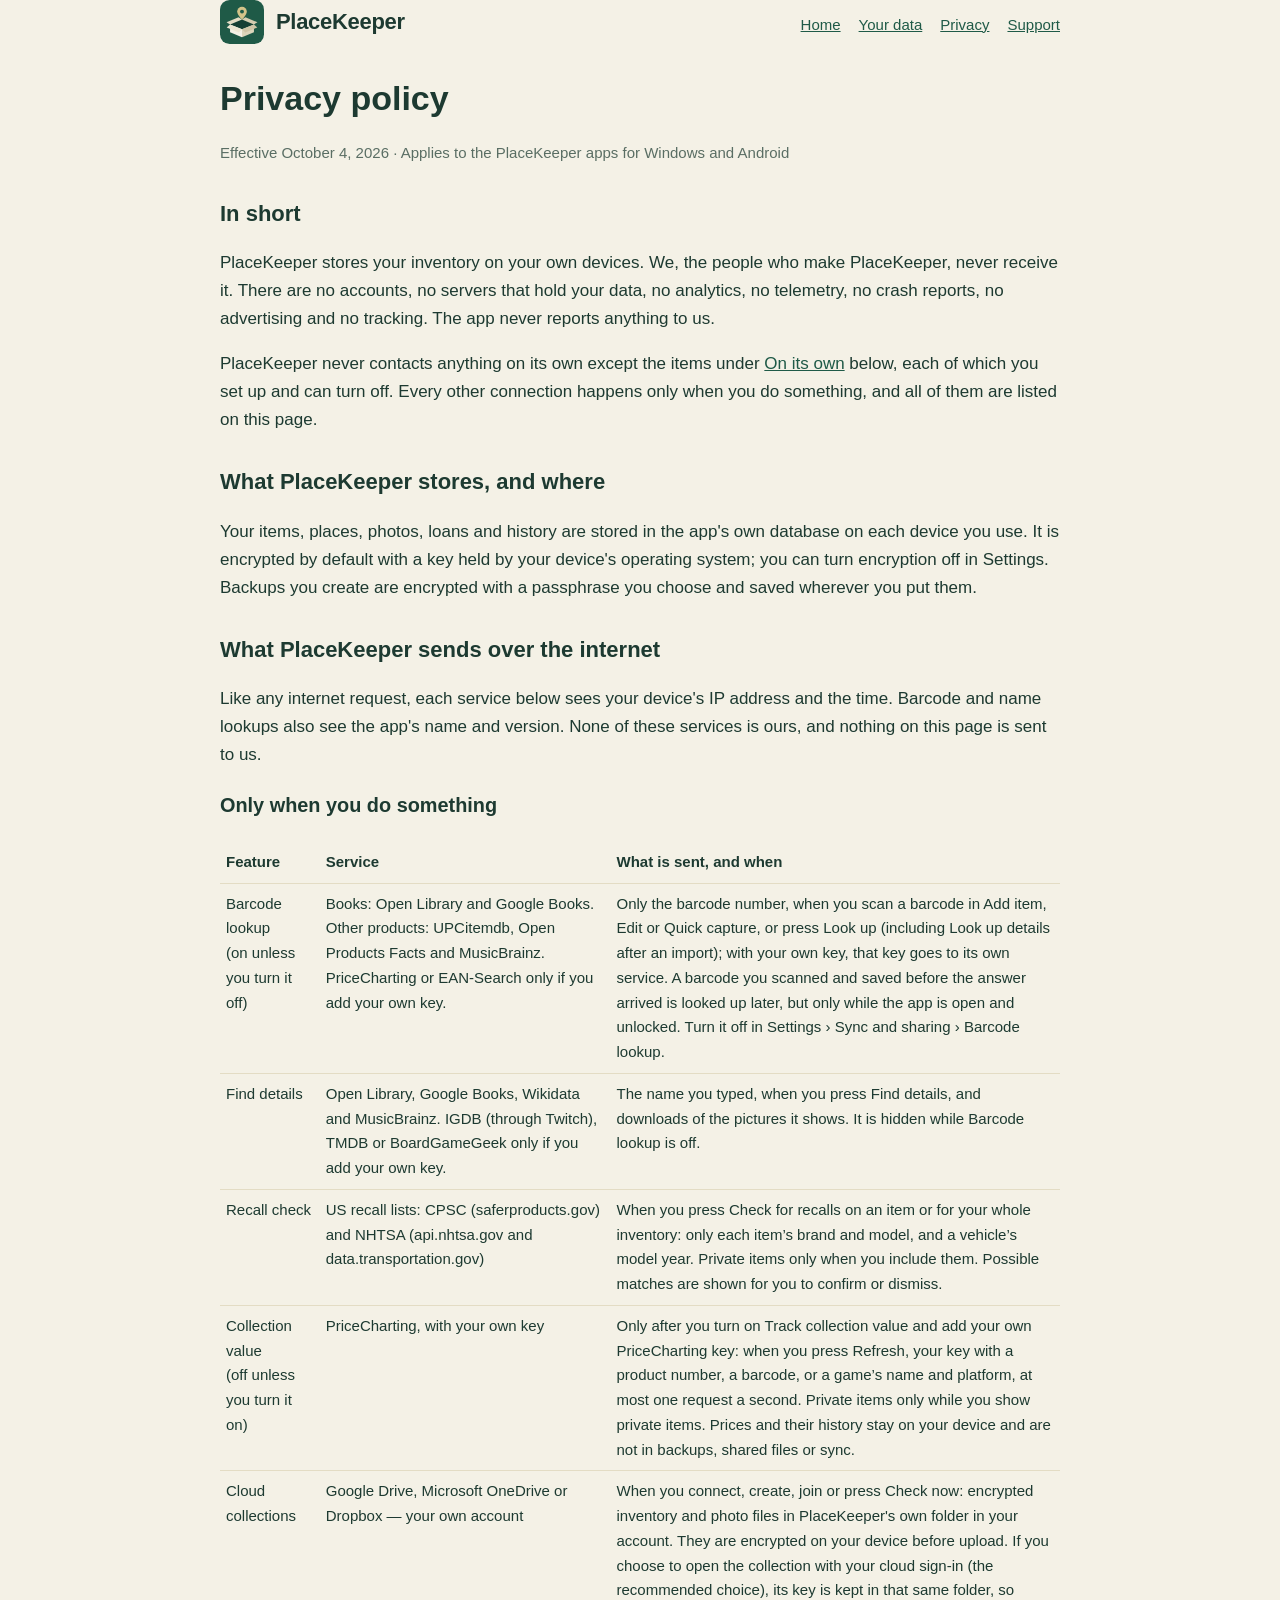
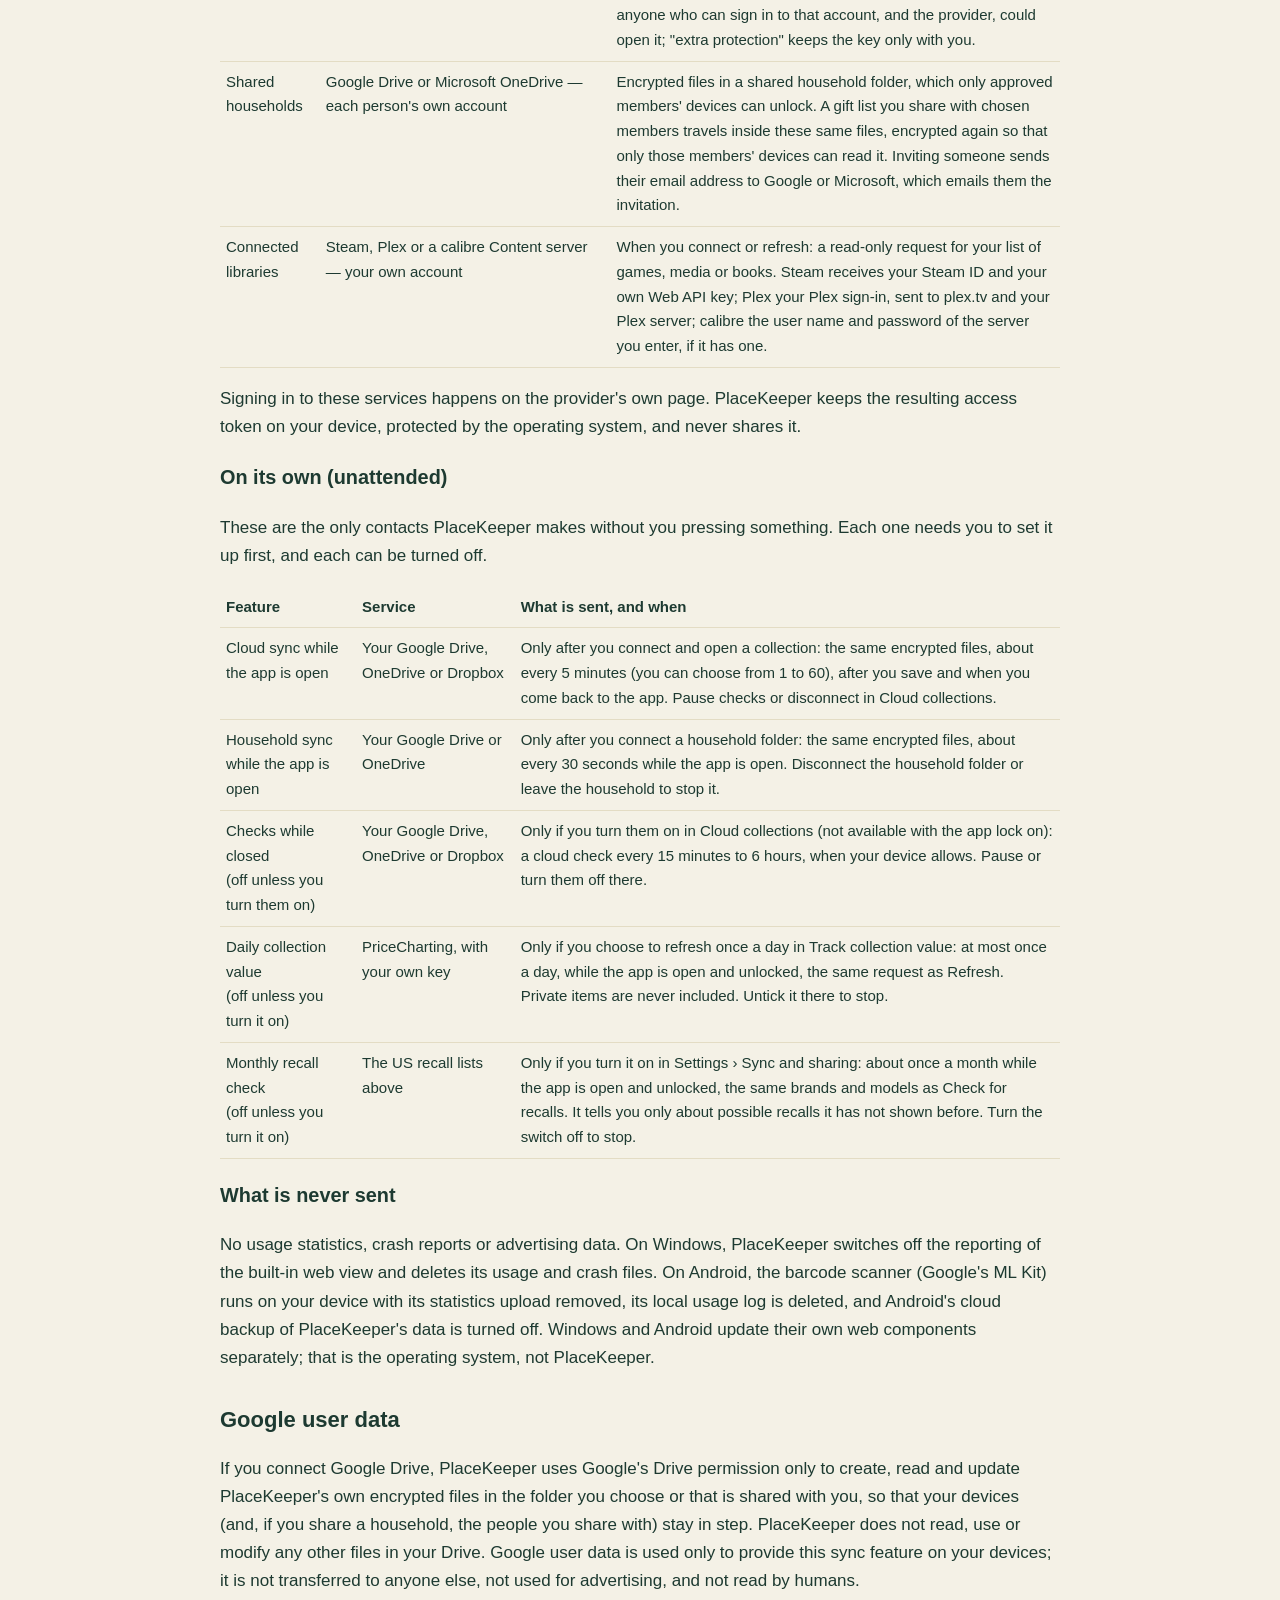
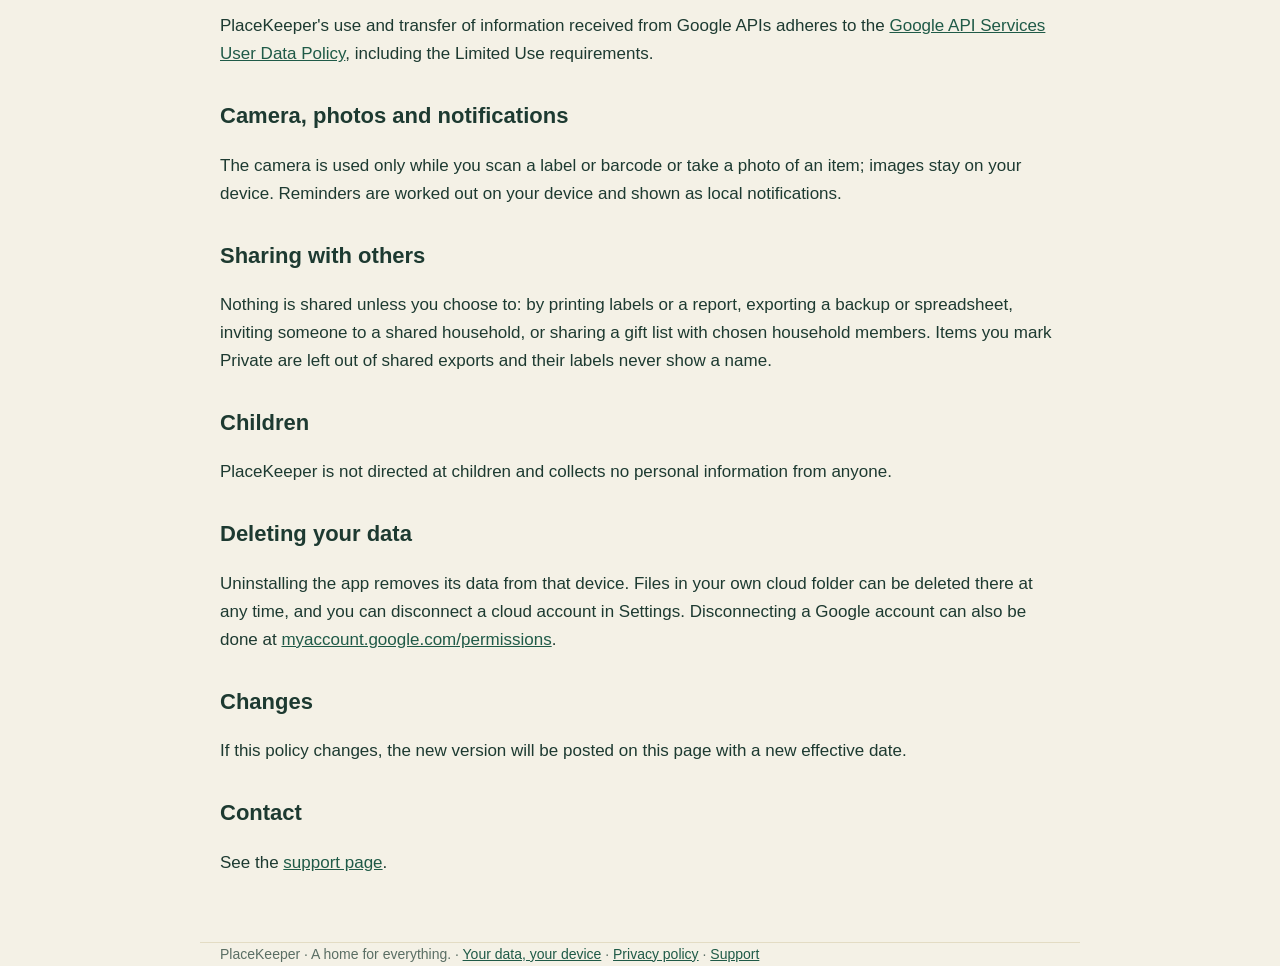
==== commit 5fb9ad4a: "PlaceKeeper: name the supported OS; network list for shared gift lists and firearms - Home: Requires" ====
--- a/placekeeper/privacy.html
+++ b/placekeeper/privacy.html
@@ -13,12 +13,12 @@
 <h3>Only when you do something</h3>
 <table>
 <tr><th>Feature</th><th>Service</th><th>What is sent, and when</th></tr>
-<tr><td>Barcode lookup<br>(on unless you turn it off)</td><td>Books: Open Library and Google Books. Other products: UPCitemdb, Open Products Facts and MusicBrainz. PriceCharting or EAN-Search only if you add your own key.</td><td>Only the barcode number, when you scan a barcode in Add item, Edit or Quick capture, or press Look up; with your own key, that key goes to its own service. A barcode you scanned and saved before the answer arrived is looked up later, but only while the app is open and unlocked. Turn it off in Settings › Sync and sharing › Barcode lookup.</td></tr>
+<tr><td>Barcode lookup<br>(on unless you turn it off)</td><td>Books: Open Library and Google Books. Other products: UPCitemdb, Open Products Facts and MusicBrainz. PriceCharting or EAN-Search only if you add your own key.</td><td>Only the barcode number, when you scan a barcode in Add item, Edit or Quick capture, or press Look up (including Look up details after an import); with your own key, that key goes to its own service. A barcode you scanned and saved before the answer arrived is looked up later, but only while the app is open and unlocked. Turn it off in Settings › Sync and sharing › Barcode lookup.</td></tr>
 <tr><td>Find details</td><td>Open Library, Google Books, Wikidata and MusicBrainz. IGDB (through Twitch), TMDB or BoardGameGeek only if you add your own key.</td><td>The name you typed, when you press Find details, and downloads of the pictures it shows. It is hidden while Barcode lookup is off.</td></tr>
 <tr><td>Recall check</td><td>US recall lists: CPSC (saferproducts.gov) and NHTSA (api.nhtsa.gov and data.transportation.gov)</td><td>When you press Check for recalls on an item or for your whole inventory: only each item’s brand and model, and a vehicle’s model year. Private items only when you include them. Possible matches are shown for you to confirm or dismiss.</td></tr>
-<tr><td>Collection value<br>(off unless you turn it on)</td><td>PriceCharting, with your own key</td><td>Only after you turn on Track collection value and add your own PriceCharting key: when you press Refresh, your key with a product number, a barcode, or a game’s name and platform, at most one request a second. Firearms and ammunition are never priced. Prices and their history stay on your device and are not in backups, shared files or sync.</td></tr>
+<tr><td>Collection value<br>(off unless you turn it on)</td><td>PriceCharting, with your own key</td><td>Only after you turn on Track collection value and add your own PriceCharting key: when you press Refresh, your key with a product number, a barcode, or a game’s name and platform, at most one request a second. Private items only while you show private items. Prices and their history stay on your device and are not in backups, shared files or sync.</td></tr>
 <tr><td>Cloud collections</td><td>Google Drive, Microsoft OneDrive or Dropbox — your own account</td><td>When you connect, create, join or press Check now: encrypted inventory and photo files in PlaceKeeper's own folder in your account. They are encrypted on your device before upload. If you choose to open the collection with your cloud sign-in (the recommended choice), its key is kept in that same folder, so anyone who can sign in to that account, and the provider, could open it; "extra protection" keeps the key only with you.</td></tr>
-<tr><td>Shared households</td><td>Google Drive or Microsoft OneDrive — each person's own account</td><td>Encrypted files in a shared household folder, which only approved members' devices can unlock. Inviting someone sends their email address to Google or Microsoft, which emails them the invitation.</td></tr>
+<tr><td>Shared households</td><td>Google Drive or Microsoft OneDrive — each person's own account</td><td>Encrypted files in a shared household folder, which only approved members' devices can unlock. A gift list you share with chosen members travels inside these same files, encrypted again so that only those members' devices can read it. Inviting someone sends their email address to Google or Microsoft, which emails them the invitation.</td></tr>
 <tr><td>Connected libraries</td><td>Steam, Plex or a calibre Content server — your own account</td><td>When you connect or refresh: a read-only request for your list of games, media or books. Steam receives your Steam ID and your own Web API key; Plex your Plex sign-in, sent to plex.tv and your Plex server; calibre the user name and password of the server you enter, if it has one.</td></tr>
 </table>
 <p>Signing in to these services happens on the provider's own page. PlaceKeeper keeps the resulting access token on your device, protected by the operating system, and never shares it.</p>
@@ -40,7 +40,7 @@
 <h2>Camera, photos and notifications</h2>
 <p>The camera is used only while you scan a label or barcode or take a photo of an item; images stay on your device. Reminders are worked out on your device and shown as local notifications.</p>
 <h2>Sharing with others</h2>
-<p>Nothing is shared unless you choose to: by printing labels or a report, exporting a backup or spreadsheet, or inviting someone to a shared household. Items you mark Private are left out of shared exports and their labels never show a name.</p>
+<p>Nothing is shared unless you choose to: by printing labels or a report, exporting a backup or spreadsheet, inviting someone to a shared household, or sharing a gift list with chosen household members. Items you mark Private are left out of shared exports and their labels never show a name.</p>
 <h2>Children</h2>
 <p>PlaceKeeper is not directed at children and collects no personal information from anyone.</p>
 <h2>Deleting your data</h2>
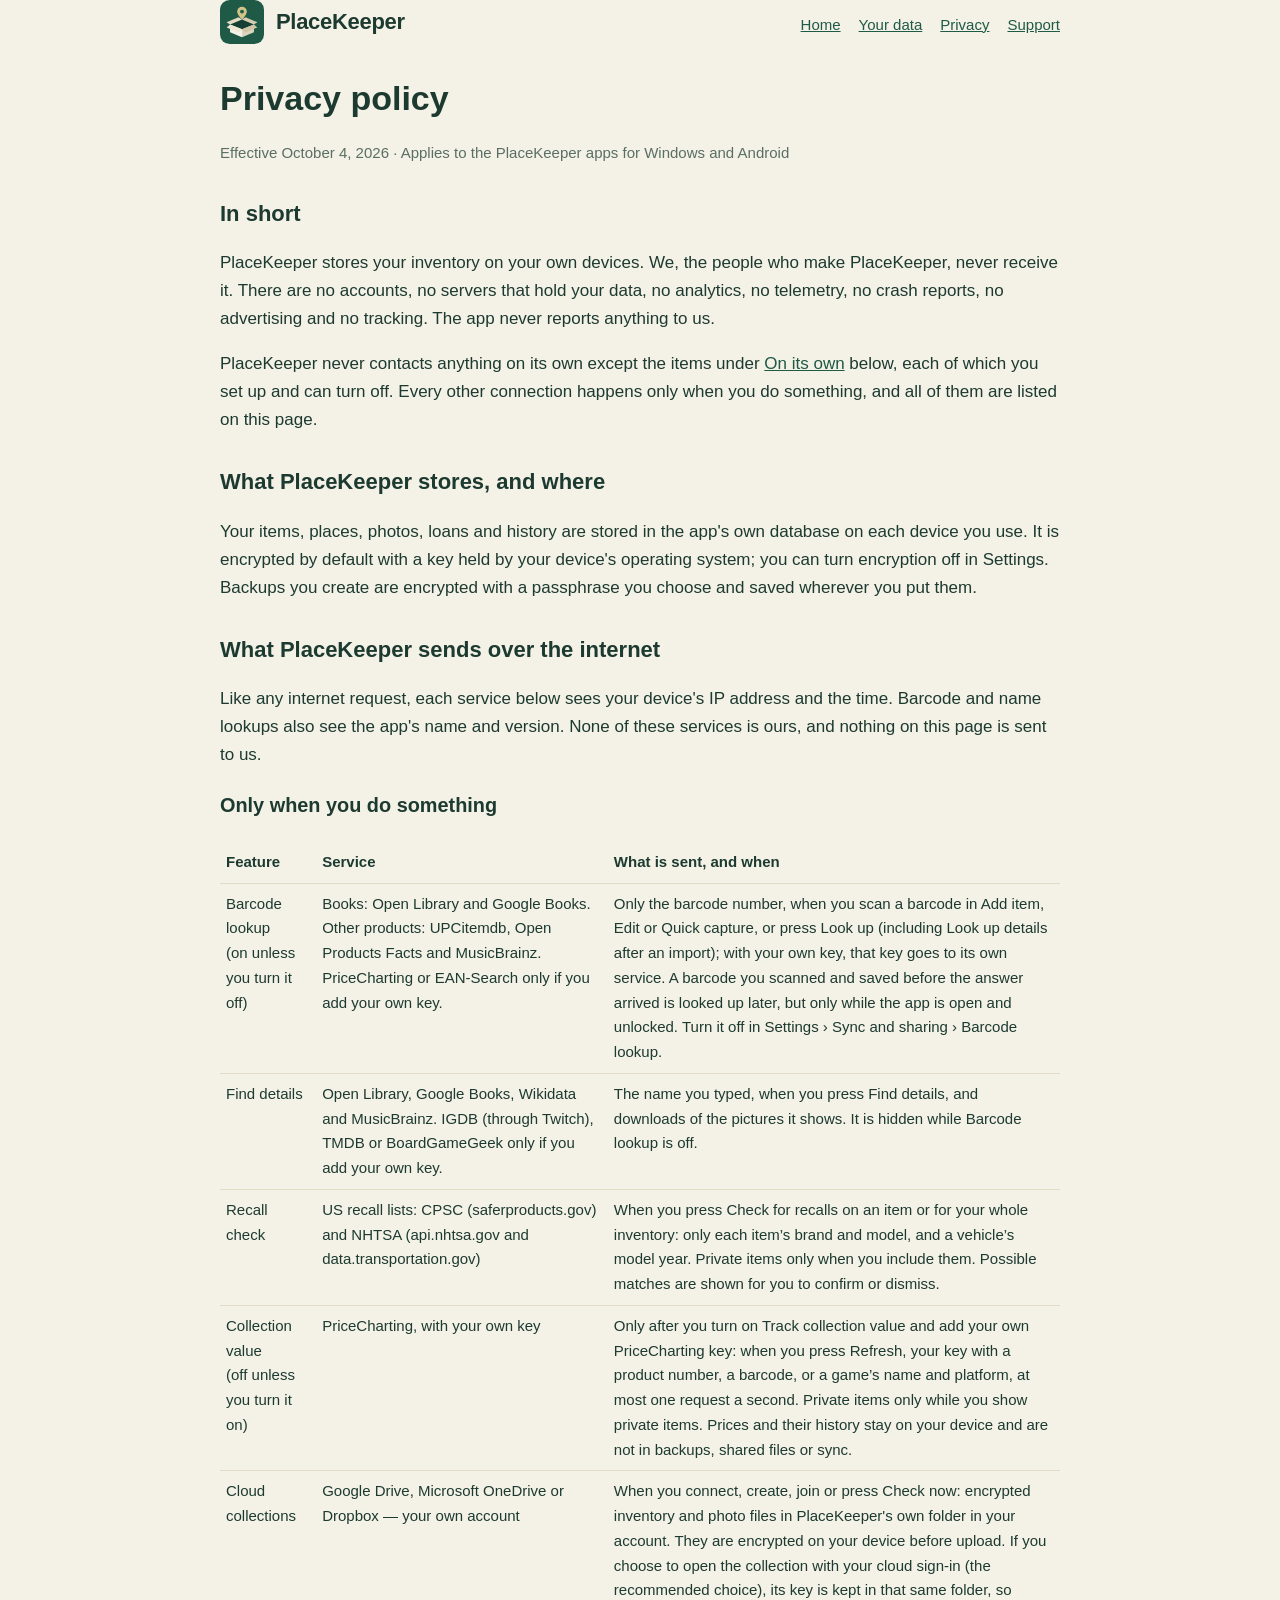
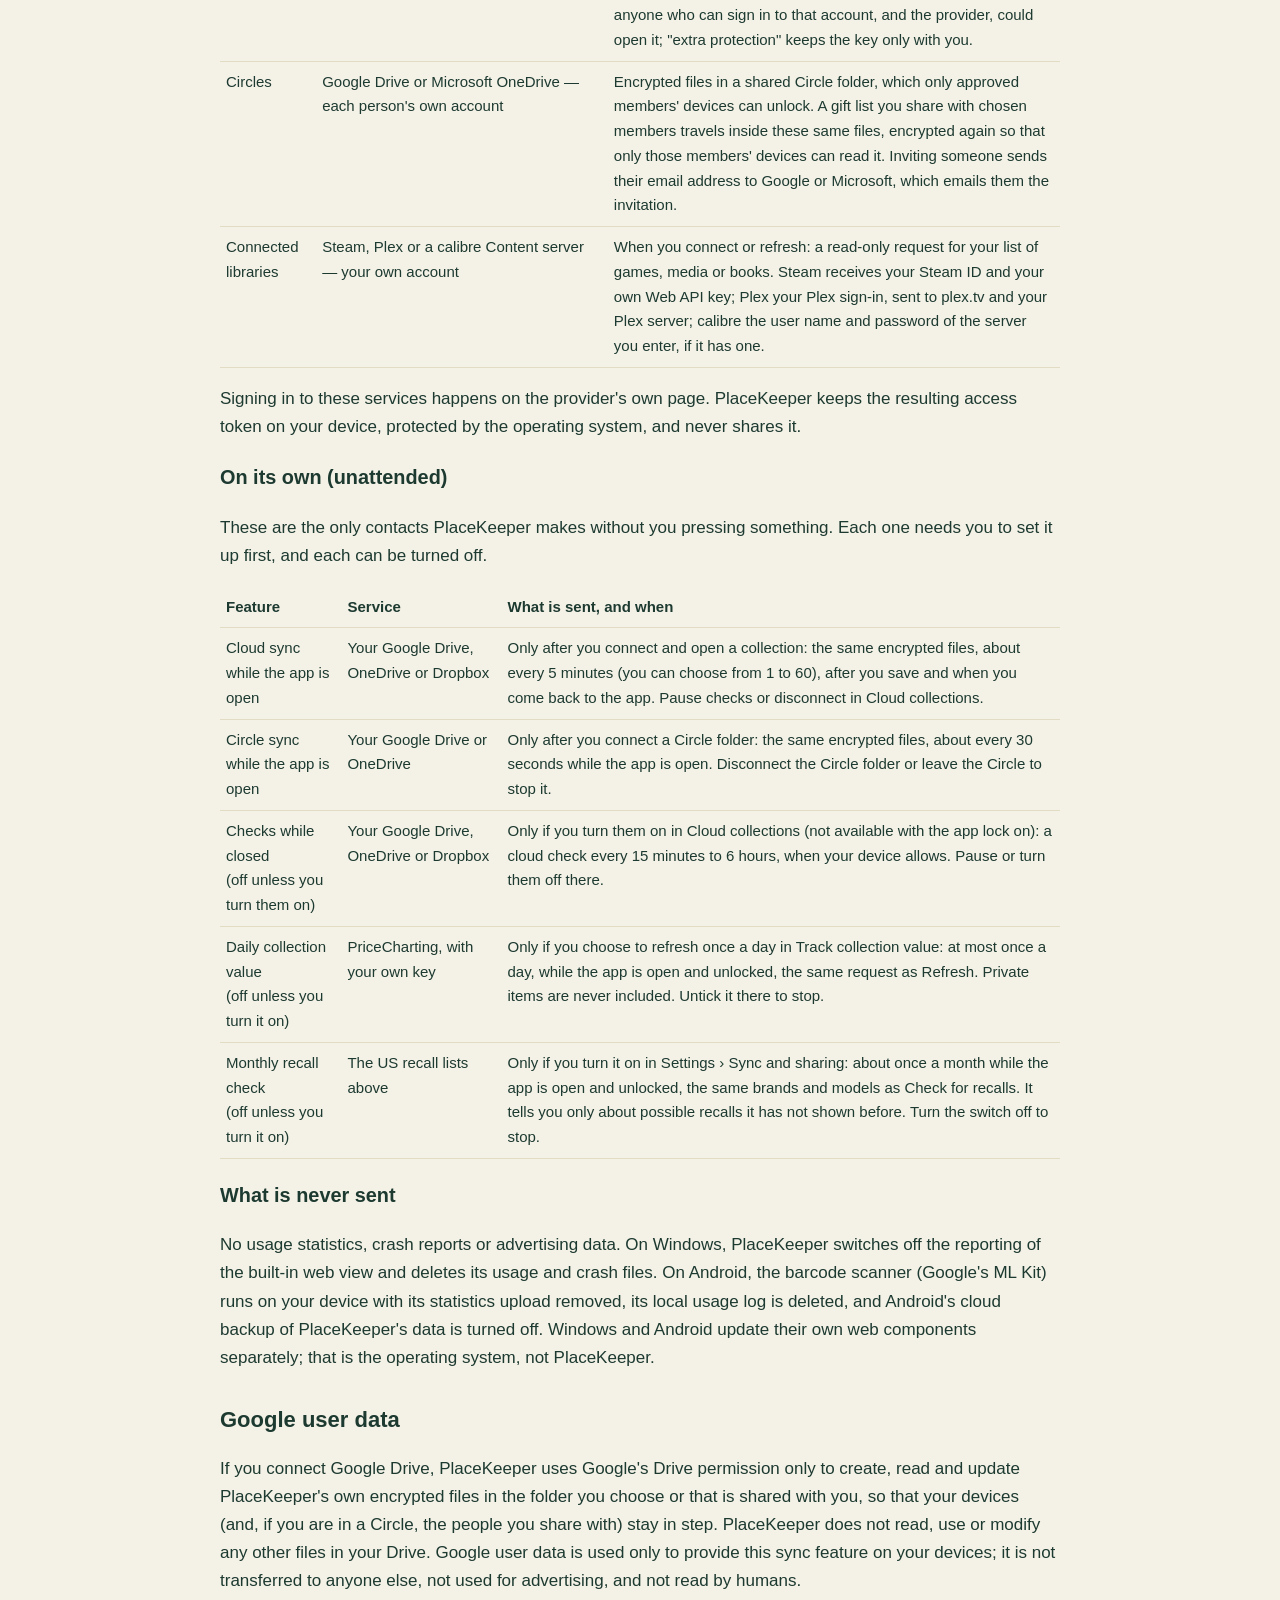
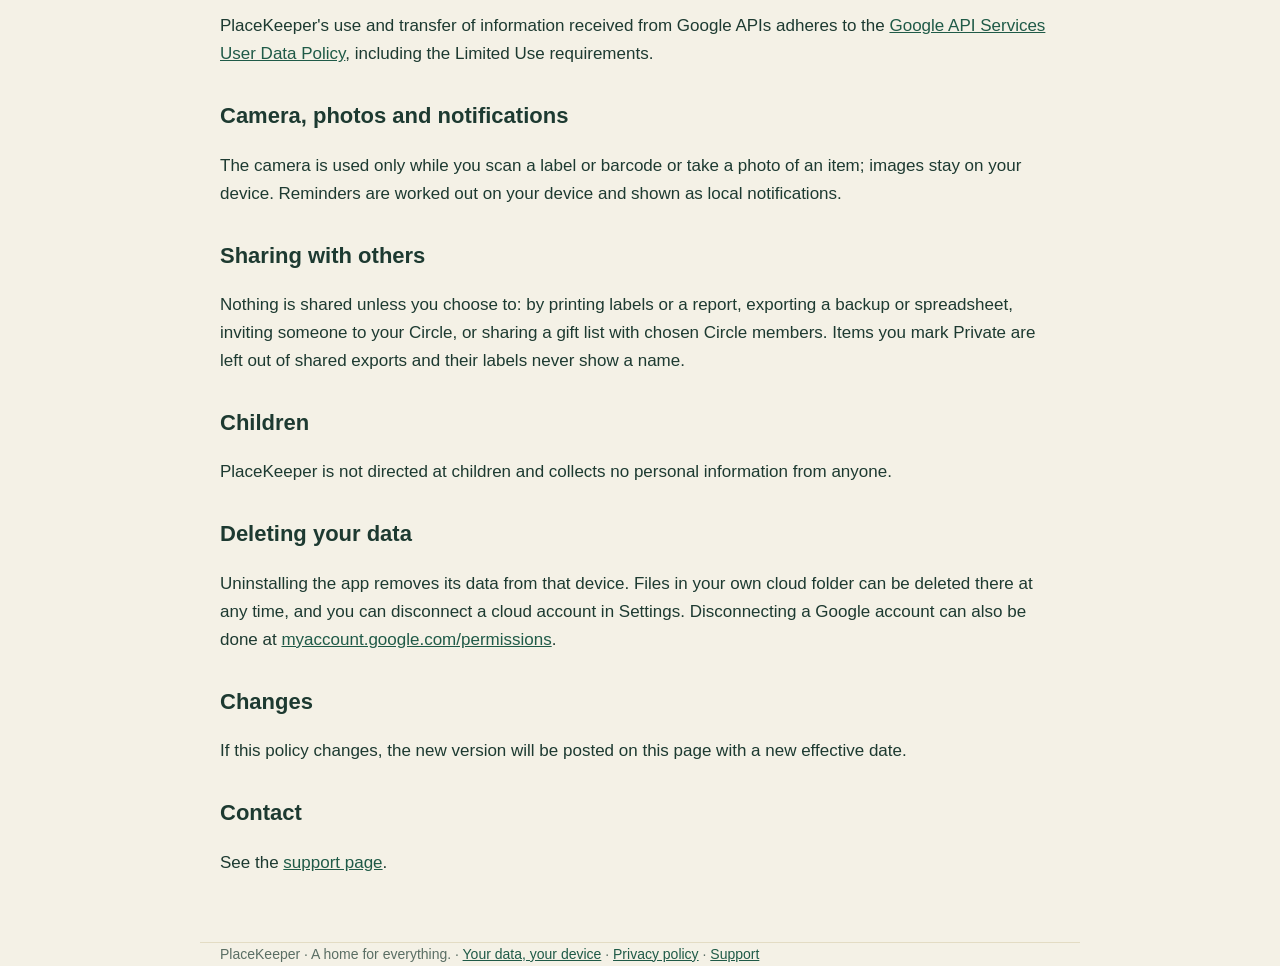
==== commit 889e7ca2: "PlaceKeeper: households are Circles; Circles ship (no longer coming soon) Co-Authored-By: Claude Opu" ====
--- a/placekeeper/privacy.html
+++ b/placekeeper/privacy.html
@@ -18,7 +18,7 @@
 <tr><td>Recall check</td><td>US recall lists: CPSC (saferproducts.gov) and NHTSA (api.nhtsa.gov and data.transportation.gov)</td><td>When you press Check for recalls on an item or for your whole inventory: only each item’s brand and model, and a vehicle’s model year. Private items only when you include them. Possible matches are shown for you to confirm or dismiss.</td></tr>
 <tr><td>Collection value<br>(off unless you turn it on)</td><td>PriceCharting, with your own key</td><td>Only after you turn on Track collection value and add your own PriceCharting key: when you press Refresh, your key with a product number, a barcode, or a game’s name and platform, at most one request a second. Private items only while you show private items. Prices and their history stay on your device and are not in backups, shared files or sync.</td></tr>
 <tr><td>Cloud collections</td><td>Google Drive, Microsoft OneDrive or Dropbox — your own account</td><td>When you connect, create, join or press Check now: encrypted inventory and photo files in PlaceKeeper's own folder in your account. They are encrypted on your device before upload. If you choose to open the collection with your cloud sign-in (the recommended choice), its key is kept in that same folder, so anyone who can sign in to that account, and the provider, could open it; "extra protection" keeps the key only with you.</td></tr>
-<tr><td>Shared households</td><td>Google Drive or Microsoft OneDrive — each person's own account</td><td>Encrypted files in a shared household folder, which only approved members' devices can unlock. A gift list you share with chosen members travels inside these same files, encrypted again so that only those members' devices can read it. Inviting someone sends their email address to Google or Microsoft, which emails them the invitation.</td></tr>
+<tr><td>Circles</td><td>Google Drive or Microsoft OneDrive — each person's own account</td><td>Encrypted files in a shared Circle folder, which only approved members' devices can unlock. A gift list you share with chosen members travels inside these same files, encrypted again so that only those members' devices can read it. Inviting someone sends their email address to Google or Microsoft, which emails them the invitation.</td></tr>
 <tr><td>Connected libraries</td><td>Steam, Plex or a calibre Content server — your own account</td><td>When you connect or refresh: a read-only request for your list of games, media or books. Steam receives your Steam ID and your own Web API key; Plex your Plex sign-in, sent to plex.tv and your Plex server; calibre the user name and password of the server you enter, if it has one.</td></tr>
 </table>
 <p>Signing in to these services happens on the provider's own page. PlaceKeeper keeps the resulting access token on your device, protected by the operating system, and never shares it.</p>
@@ -27,7 +27,7 @@
 <table>
 <tr><th>Feature</th><th>Service</th><th>What is sent, and when</th></tr>
 <tr><td>Cloud sync while the app is open</td><td>Your Google Drive, OneDrive or Dropbox</td><td>Only after you connect and open a collection: the same encrypted files, about every 5 minutes (you can choose from 1 to 60), after you save and when you come back to the app. Pause checks or disconnect in Cloud collections.</td></tr>
-<tr><td>Household sync while the app is open</td><td>Your Google Drive or OneDrive</td><td>Only after you connect a household folder: the same encrypted files, about every 30 seconds while the app is open. Disconnect the household folder or leave the household to stop it.</td></tr>
+<tr><td>Circle sync while the app is open</td><td>Your Google Drive or OneDrive</td><td>Only after you connect a Circle folder: the same encrypted files, about every 30 seconds while the app is open. Disconnect the Circle folder or leave the Circle to stop it.</td></tr>
 <tr><td>Checks while closed<br>(off unless you turn them on)</td><td>Your Google Drive, OneDrive or Dropbox</td><td>Only if you turn them on in Cloud collections (not available with the app lock on): a cloud check every 15 minutes to 6 hours, when your device allows. Pause or turn them off there.</td></tr>
 <tr><td>Daily collection value<br>(off unless you turn it on)</td><td>PriceCharting, with your own key</td><td>Only if you choose to refresh once a day in Track collection value: at most once a day, while the app is open and unlocked, the same request as Refresh. Private items are never included. Untick it there to stop.</td></tr>
 <tr><td>Monthly recall check<br>(off unless you turn it on)</td><td>The US recall lists above</td><td>Only if you turn it on in Settings › Sync and sharing: about once a month while the app is open and unlocked, the same brands and models as Check for recalls. It tells you only about possible recalls it has not shown before. Turn the switch off to stop.</td></tr>
@@ -35,12 +35,12 @@
 <h3>What is never sent</h3>
 <p>No usage statistics, crash reports or advertising data. On Windows, PlaceKeeper switches off the reporting of the built-in web view and deletes its usage and crash files. On Android, the barcode scanner (Google's ML Kit) runs on your device with its statistics upload removed, its local usage log is deleted, and Android's cloud backup of PlaceKeeper's data is turned off. Windows and Android update their own web components separately; that is the operating system, not PlaceKeeper.</p>
 <h2>Google user data</h2>
-<p>If you connect Google Drive, PlaceKeeper uses Google's Drive permission only to create, read and update PlaceKeeper's own encrypted files in the folder you choose or that is shared with you, so that your devices (and, if you share a household, the people you share with) stay in step. PlaceKeeper does not read, use or modify any other files in your Drive. Google user data is used only to provide this sync feature on your devices; it is not transferred to anyone else, not used for advertising, and not read by humans.</p>
+<p>If you connect Google Drive, PlaceKeeper uses Google's Drive permission only to create, read and update PlaceKeeper's own encrypted files in the folder you choose or that is shared with you, so that your devices (and, if you are in a Circle, the people you share with) stay in step. PlaceKeeper does not read, use or modify any other files in your Drive. Google user data is used only to provide this sync feature on your devices; it is not transferred to anyone else, not used for advertising, and not read by humans.</p>
 <p>PlaceKeeper's use and transfer of information received from Google APIs adheres to the <a href="https://developers.google.com/terms/api-services-user-data-policy">Google API Services User Data Policy</a>, including the Limited Use requirements.</p>
 <h2>Camera, photos and notifications</h2>
 <p>The camera is used only while you scan a label or barcode or take a photo of an item; images stay on your device. Reminders are worked out on your device and shown as local notifications.</p>
 <h2>Sharing with others</h2>
-<p>Nothing is shared unless you choose to: by printing labels or a report, exporting a backup or spreadsheet, inviting someone to a shared household, or sharing a gift list with chosen household members. Items you mark Private are left out of shared exports and their labels never show a name.</p>
+<p>Nothing is shared unless you choose to: by printing labels or a report, exporting a backup or spreadsheet, inviting someone to your Circle, or sharing a gift list with chosen Circle members. Items you mark Private are left out of shared exports and their labels never show a name.</p>
 <h2>Children</h2>
 <p>PlaceKeeper is not directed at children and collects no personal information from anyone.</p>
 <h2>Deleting your data</h2>
